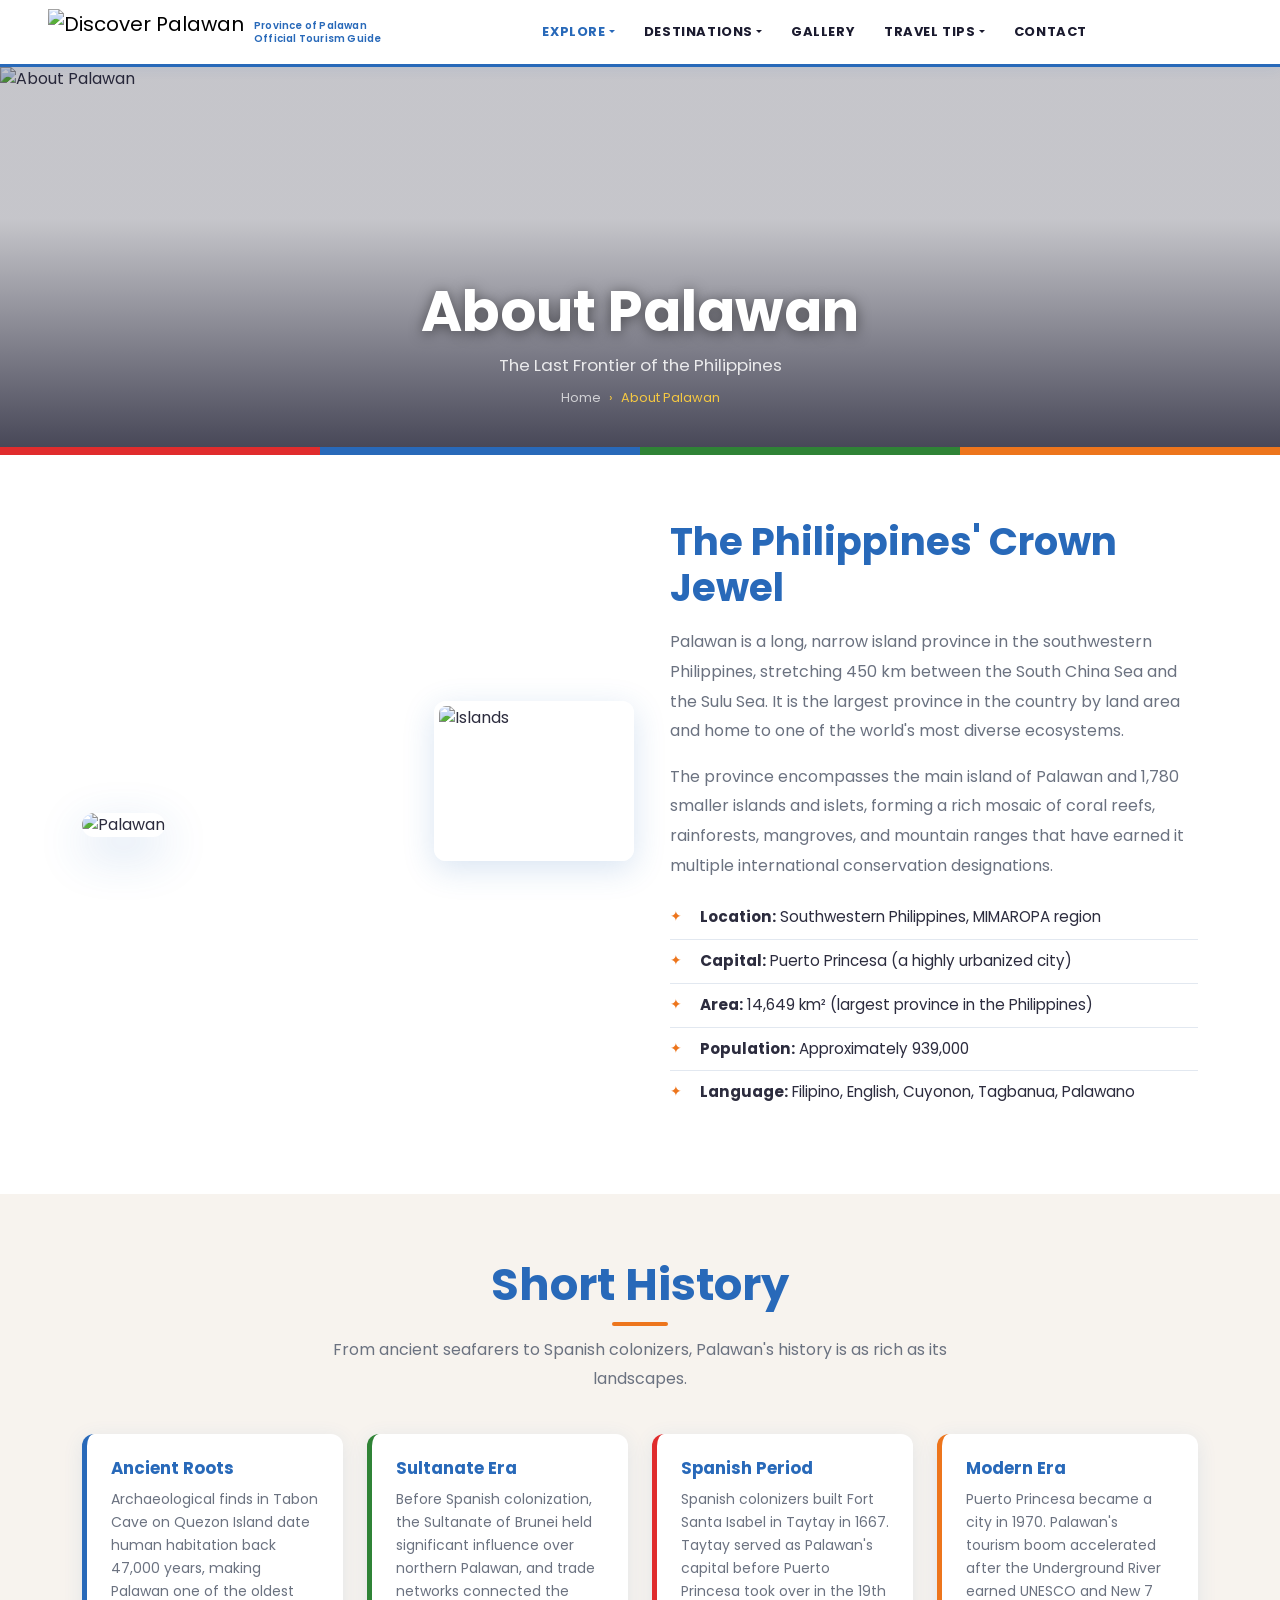
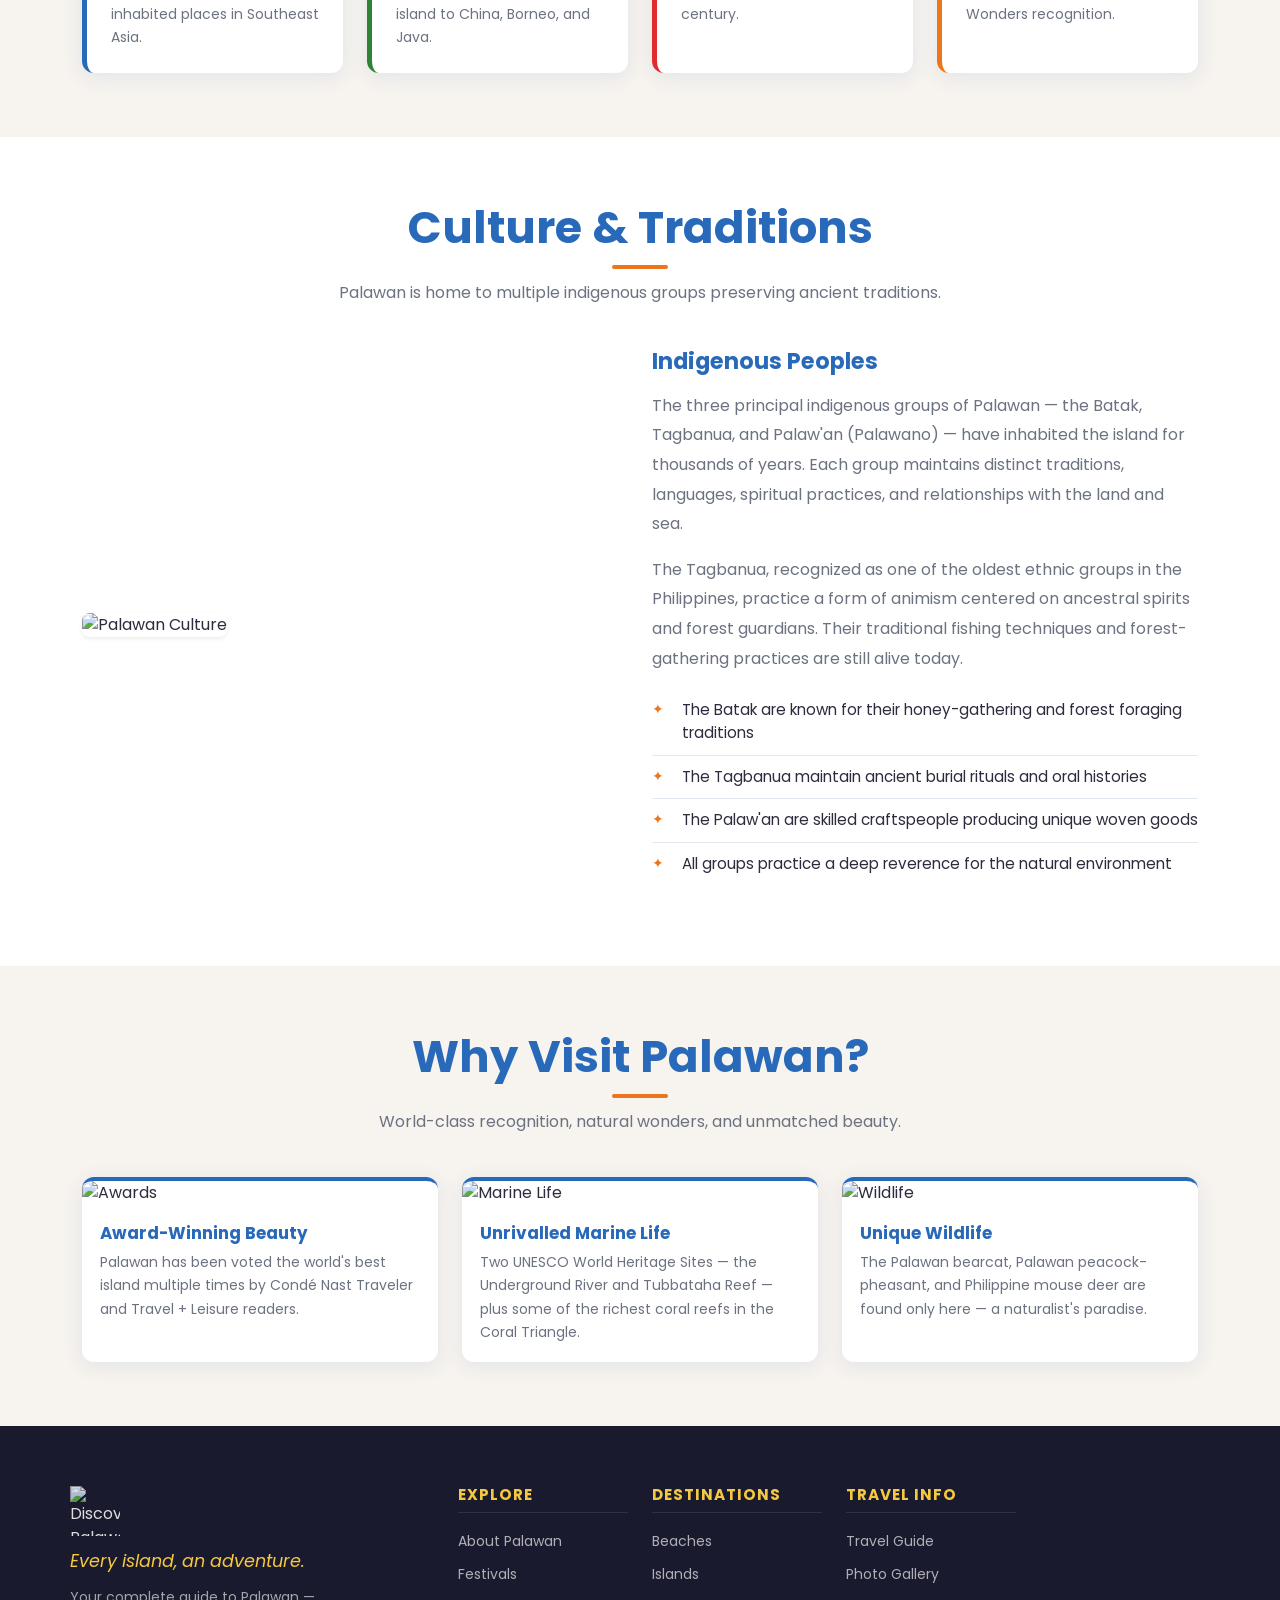
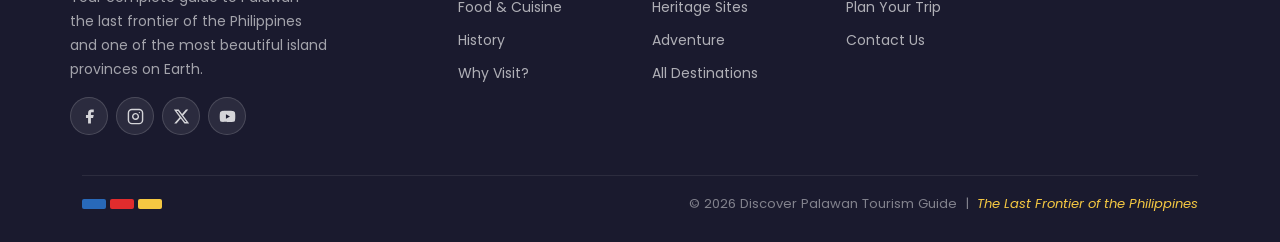
==== about.html @ 5097a426 "ver1 palawan website a static palawan tourism website using bootstrap, css, and js" ====
<!DOCTYPE html>
<html lang="en">
<head>
    <meta charset="UTF-8">
    <meta name="viewport" content="width=device-width, initial-scale=1">
    <meta name="description" content="Learn about Palawan's location, history, culture, known attractions and why you should visit.">
    <title>About Palawan — Discover Palawan</title>
    <link rel="icon" type="image/png" href="images/logo.png">
    <!-- Bootstrap 5 -->
    <link href="https://cdn.jsdelivr.net/npm/bootstrap@5.3.3/dist/css/bootstrap.min.css" rel="stylesheet">
    <!-- Bootstrap Icons -->
    <link href="https://cdn.jsdelivr.net/npm/bootstrap-icons@1.11.3/font/bootstrap-icons.min.css" rel="stylesheet">
    <!-- Custom CSS -->
    <link rel="stylesheet" href="css/style.css">
</head>
<body data-page="about">

<!-- Scroll Progress -->
<div id="scroll-progress"></div>

<!-- Loading Screen -->
<div id="page-loader">
    <div class="loader-logo"></div>
    <div class="loader-text">Loading Palawan...</div>
</div>

<!-- Navbar -->
<div id="navbar-placeholder"></div>

<div class="page-hero">
    <img src="images/header.jpg" alt="About Palawan">
    <div class="page-hero-content">
        <h1>About Palawan</h1>
        <p>The Last Frontier of the Philippines</p>
        <div class="page-breadcrumb"><a href="index.html">Home</a><span>›</span><span>About Palawan</span></div>
    </div>
</div>
<div class="pattern-banner"></div>

<section class="py-5">
    <div class="container py-3">
        <div class="about-grid">
            <div class="about-img-stack slide-left">
                <img src="images/header.jpg" alt="Palawan" class="img-main">
                <img src="images/island.jpg" alt="Islands" class="img-inset">
            </div>
            <div class="about-content slide-right">
                <h2>The Philippines' Crown Jewel</h2>
                <p>Palawan is a long, narrow island province in the southwestern Philippines, stretching 450 km between the South China Sea and the Sulu Sea. It is the largest province in the country by land area and home to one of the world's most diverse ecosystems.</p>
                <p>The province encompasses the main island of Palawan and 1,780 smaller islands and islets, forming a rich mosaic of coral reefs, rainforests, mangroves, and mountain ranges that have earned it multiple international conservation designations.</p>
                <ul class="why-list">
                    <li><strong>Location:</strong> Southwestern Philippines, MIMAROPA region</li>
                    <li><strong>Capital:</strong> Puerto Princesa (a highly urbanized city)</li>
                    <li><strong>Area:</strong> 14,649 km² (largest province in the Philippines)</li>
                    <li><strong>Population:</strong> Approximately 939,000</li>
                    <li><strong>Language:</strong> Filipino, English, Cuyonon, Tagbanua, Palawano</li>
                </ul>
            </div>
        </div>
    </div>
</section>

<section class="py-5 bg-sand">
    <div class="container py-3">
        <h2 class="section-title slide-up">Short History</h2>
        <p class="section-intro">From ancient seafarers to Spanish colonizers, Palawan's history is as rich as its landscapes.</p>
        <div class="row g-4">
            <div class="col-md-6 col-lg-3 fade-in">
                <div class="tip-card" style="border-left-color:var(--ocean);">
                    <h3>Ancient Roots</h3>
                    <p>Archaeological finds in Tabon Cave on Quezon Island date human habitation back 47,000 years, making Palawan one of the oldest inhabited places in Southeast Asia.</p>
                </div>
            </div>
            <div class="col-md-6 col-lg-3 fade-in delay-1">
                <div class="tip-card" style="border-left-color:var(--forest);">
                    <h3>Sultanate Era</h3>
                    <p>Before Spanish colonization, the Sultanate of Brunei held significant influence over northern Palawan, and trade networks connected the island to China, Borneo, and Java.</p>
                </div>
            </div>
            <div class="col-md-6 col-lg-3 fade-in delay-2">
                <div class="tip-card" style="border-left-color:var(--coral);">
                    <h3>Spanish Period</h3>
                    <p>Spanish colonizers built Fort Santa Isabel in Taytay in 1667. Taytay served as Palawan's capital before Puerto Princesa took over in the 19th century.</p>
                </div>
            </div>
            <div class="col-md-6 col-lg-3 fade-in delay-3">
                <div class="tip-card" style="border-left-color:var(--sunset);">
                    <h3>Modern Era</h3>
                    <p>Puerto Princesa became a city in 1970. Palawan's tourism boom accelerated after the Underground River earned UNESCO and New 7 Wonders recognition.</p>
                </div>
            </div>
        </div>
    </div>
</section>

<section class="py-5">
    <div class="container py-3">
        <h2 class="section-title slide-up">Culture &amp; Traditions</h2>
        <p class="section-intro">Palawan is home to multiple indigenous groups preserving ancient traditions.</p>
        <div class="row g-4 align-items-center">
            <div class="col-md-6 slide-left">
                <img src="images/culture.jpg" alt="Palawan Culture" class="img-fluid rounded-3 shadow-sm">
            </div>
            <div class="col-md-6 slide-right">
                <h3 style="color:var(--ocean);font-family:var(--font-heading);font-size:1.4rem;margin-bottom:16px;">Indigenous Peoples</h3>
                <p style="color:var(--muted);line-height:1.85;">The three principal indigenous groups of Palawan — the Batak, Tagbanua, and Palaw'an (Palawano) — have inhabited the island for thousands of years. Each group maintains distinct traditions, languages, spiritual practices, and relationships with the land and sea.</p>
                <p style="color:var(--muted);line-height:1.85;">The Tagbanua, recognized as one of the oldest ethnic groups in the Philippines, practice a form of animism centered on ancestral spirits and forest guardians. Their traditional fishing techniques and forest-gathering practices are still alive today.</p>
                <ul class="why-list mt-3">
                    <li>The Batak are known for their honey-gathering and forest foraging traditions</li>
                    <li>The Tagbanua maintain ancient burial rituals and oral histories</li>
                    <li>The Palaw'an are skilled craftspeople producing unique woven goods</li>
                    <li>All groups practice a deep reverence for the natural environment</li>
                </ul>
            </div>
        </div>
    </div>
</section>

<section class="py-5 bg-sand">
    <div class="container py-3">
        <h2 class="section-title slide-up">Why Visit Palawan?</h2>
        <p class="section-intro">World-class recognition, natural wonders, and unmatched beauty.</p>
        <div class="row g-4">
            <div class="col-md-6 col-lg-4 fade-in"><div class="highlight-card"><img src="images/el_nido.jpg" alt="Awards" loading="lazy"><div class="hc-body"><h3>Award-Winning Beauty</h3><p>Palawan has been voted the world's best island multiple times by Condé Nast Traveler and Travel + Leisure readers.</p></div></div></div>
            <div class="col-md-6 col-lg-4 fade-in delay-1"><div class="highlight-card"><img src="images/diving.webp" alt="Marine Life" loading="lazy"><div class="hc-body"><h3>Unrivalled Marine Life</h3><p>Two UNESCO World Heritage Sites — the Underground River and Tubbataha Reef — plus some of the richest coral reefs in the Coral Triangle.</p></div></div></div>
            <div class="col-md-6 col-lg-4 fade-in delay-2"><div class="highlight-card"><img src="images/rainforest.jpg" alt="Wildlife" loading="lazy"><div class="hc-body"><h3>Unique Wildlife</h3><p>The Palawan bearcat, Palawan peacock-pheasant, and Philippine mouse deer are found only here — a naturalist's paradise.</p></div></div></div>
        </div>
    </div>
</section>

<!-- Scroll to Top -->
<button id="scroll-top" title="Back to top"><i class="bi bi-arrow-up"></i></button>

<!-- Footer -->
<div id="footer-placeholder"></div>

<!-- Bootstrap JS -->
<script src="https://cdn.jsdelivr.net/npm/bootstrap@5.3.3/dist/js/bootstrap.bundle.min.js"></script>
<!-- Data -->
<script src="js/data.js"></script>
<!-- Components -->
<script src="js/components.js"></script>
<!-- Main Script -->
<script src="js/script.js"></script>
</body>
</html>
---- css/style.css ----
/* ============================================================
   DISCOVER PALAWAN — Complete Custom Stylesheet
   css/style.css
   ============================================================ */

@import url('https://fonts.googleapis.com/css2?family=Poppins:wght@300;400;500;600;700&family=Open+Sans:wght@300;400;600&display=swap');

/* ============================================================
   CSS VARIABLES
   ============================================================ */
:root {
    --ocean:         #2869b9;
    --ocean-dark:    #1a4a8c;
    --ocean-light:   #e8f0fb;
    --forest:        #2f8336;
    --coral:         #e02c2d;
    --sunset:        #ed751c;
    --sunset-light:  #fef2e8;
    --sand:          #f7f3ee;
    --dark:          #1a1a2e;
    --text:          #2c2c3e;
    --muted:         #6b7280;
    --border:        #e2e8f0;
    --gold:          #f5c842;
    --glass:         rgba(255,255,255,0.12);
    --glass-border:  rgba(255,255,255,0.25);
    --radius:        12px;
    --radius-lg:     20px;
    --shadow:        0 4px 20px rgba(40,104,185,0.1);
    --shadow-md:     0 8px 32px rgba(40,104,185,0.18);
    --shadow-lg:     0 16px 48px rgba(40,104,185,0.22);
    --transition:    0.3s ease;
    --font-heading:  'Poppins', Georgia, serif;
    --font-body:     'Poppins', 'Open Sans', sans-serif;
}

/* ============================================================
   RESET & BASE
   ============================================================ */
*, *::before, *::after { box-sizing: border-box; }

html { scroll-behavior: smooth; }

body {
    font-family: var(--font-body);
    color: var(--text);
    background: #ffffff;
    overflow-x: hidden;
}

h1, h2, h3, h4, h5, h6 {
    font-family: var(--font-heading);
    font-weight: 700;
}

img { max-width: 100%; }

/* ============================================================
   LOADING SCREEN
   ============================================================ */
#page-loader {
    position: fixed;
    inset: 0;
    background: var(--dark);
    z-index: 9999;
    display: flex;
    flex-direction: column;
    align-items: center;
    justify-content: center;
    transition: opacity 0.5s ease, visibility 0.5s ease;
}

#page-loader.loader-hidden {
    opacity: 0;
    visibility: hidden;
}

.loader-logo {
    width: 70px;
    height: 70px;
    border-radius: 50%;
    border: 3px solid rgba(255,255,255,0.1);
    border-top-color: var(--sunset);
    animation: spin 1s linear infinite;
    margin-bottom: 20px;
}

.loader-text {
    color: rgba(255,255,255,0.8);
    font-size: 0.9rem;
    letter-spacing: 3px;
    text-transform: uppercase;
    animation: pulse 1.5s ease infinite;
}

@keyframes spin { to { transform: rotate(360deg); } }
@keyframes pulse { 0%, 100% { opacity: 0.5; } 50% { opacity: 1; } }

/* ============================================================
   SCROLL PROGRESS BAR
   ============================================================ */
#scroll-progress {
    position: fixed;
    top: 0;
    left: 0;
    height: 3px;
    background: linear-gradient(90deg, var(--coral), var(--sunset), var(--ocean));
    z-index: 9998;
    width: 0%;
    transition: width 0.1s linear;
}

/* ============================================================
   SCROLL TO TOP
   ============================================================ */
#scroll-top {
    position: fixed;
    bottom: 30px;
    right: 30px;
    width: 46px;
    height: 46px;
    background: var(--ocean);
    color: #fff;
    border: none;
    border-radius: 50%;
    font-size: 1.2rem;
    cursor: pointer;
    z-index: 999;
    opacity: 0;
    visibility: hidden;
    transform: translateY(10px);
    transition: all var(--transition);
    box-shadow: 0 4px 14px rgba(40,104,185,0.35);
}

#scroll-top.visible {
    opacity: 1;
    visibility: visible;
    transform: translateY(0);
}

#scroll-top:hover {
    background: var(--coral);
    transform: translateY(-3px);
}

/* ============================================================
   SCROLL ANIMATIONS
   ============================================================ */
.fade-in { opacity: 0; transform: translateY(30px); transition: opacity 0.7s ease, transform 0.7s ease; }
.slide-up { opacity: 0; transform: translateY(50px); transition: opacity 0.7s ease, transform 0.7s ease; }
.slide-left { opacity: 0; transform: translateX(-40px); transition: opacity 0.7s ease, transform 0.7s ease; }
.slide-right { opacity: 0; transform: translateX(40px); transition: opacity 0.7s ease, transform 0.7s ease; }

.fade-in.animated,
.slide-up.animated,
.slide-left.animated,
.slide-right.animated { opacity: 1; transform: none; }

.delay-1 { transition-delay: 0.1s; }
.delay-2 { transition-delay: 0.2s; }
.delay-3 { transition-delay: 0.3s; }
.delay-4 { transition-delay: 0.4s; }
.delay-5 { transition-delay: 0.5s; }

/* ============================================================
   BOOTSTRAP OVERRIDES
   ============================================================ */
.btn-primary {
    background: var(--ocean);
    border-color: var(--ocean);
    font-weight: 600;
    border-radius: 40px;
    padding: 10px 28px;
    transition: all var(--transition);
    letter-spacing: 0.3px;
}

.btn-primary:hover, .btn-primary:focus {
    background: var(--ocean-dark);
    border-color: var(--ocean-dark);
    transform: translateY(-2px);
    box-shadow: 0 8px 20px rgba(40,104,185,0.3);
}

.btn-outline-light {
    border-radius: 40px;
    padding: 10px 28px;
    font-weight: 600;
    transition: all var(--transition);
}
.btn-outline-light:hover { transform: translateY(-2px); }

.btn-coral {
    background: var(--coral);
    border-color: var(--coral);
    color: #fff;
    font-weight: 600;
    border-radius: 40px;
    padding: 10px 28px;
    transition: all var(--transition);
}
.btn-coral:hover {
    background: #c0211f;
    color: #fff;
    transform: translateY(-2px);
}

.btn-sunset {
    background: var(--sunset);
    border-color: var(--sunset);
    color: #fff;
    font-weight: 600;
    border-radius: 40px;
    padding: 10px 28px;
    transition: all var(--transition);
}
.btn-sunset:hover {
    background: #d4640f;
    color: #fff;
    transform: translateY(-2px);
}

/* ============================================================
   NAVBAR
   ============================================================ */
.navbar {
    background: #ffffff !important;
    border-bottom: 3px solid var(--ocean);
    box-shadow: 0 2px 12px rgba(40,104,185,0.08);
    padding: 0 1.5rem;
    min-height: 65px;
    transition: all 0.3s ease;
    z-index: 1030;
}

.navbar.navbar-scrolled {
    box-shadow: 0 4px 20px rgba(40,104,185,0.15);
    min-height: 58px;
}

.navbar-brand {
    display: flex;
    align-items: center;
    gap: 10px;
    text-decoration: none;
}

.navbar-brand .logo { height: 46px; width: auto; }

.logo-official {
    display: flex;
    flex-direction: column;
    line-height: 1.3;
}

.logo-official span {
    font-size: 10px;
    font-weight: 600;
    color: var(--ocean);
    letter-spacing: 0.2px;
    white-space: nowrap;
    font-family: var(--font-body);
}

.navbar .nav-link {
    font-family: var(--font-body);
    font-size: 13px;
    font-weight: 700;
    color: var(--dark) !important;
    text-transform: uppercase;
    letter-spacing: 0.6px;
    padding: 1.4rem 0.9rem !important;
    white-space: nowrap;
    transition: color var(--transition);
}

.navbar .nav-link:hover,
.navbar .nav-link:focus,
.navbar .nav-link.active { color: var(--ocean) !important; }

.navbar .dropdown-menu {
    border: none;
    border-top: 3px solid var(--ocean);
    border-radius: 0 0 var(--radius) var(--radius);
    box-shadow: var(--shadow-md);
    padding: 8px 0;
    min-width: 210px;
    animation: dropFade 0.2s ease;
}

@keyframes dropFade {
    from { opacity: 0; transform: translateY(-8px); }
    to { opacity: 1; transform: translateY(0); }
}

.navbar .dropdown-item {
    font-size: 13.5px;
    font-family: var(--font-body);
    color: var(--text);
    padding: 9px 18px;
    transition: background var(--transition), color var(--transition), padding-left var(--transition);
}

.navbar .dropdown-item:hover {
    background: var(--ocean-light);
    color: var(--ocean);
    padding-left: 24px;
}

.dropdown-heading {
    font-size: 10px;
    font-weight: 700;
    text-transform: uppercase;
    letter-spacing: 1.2px;
    color: var(--ocean);
    padding: 10px 18px 4px;
    pointer-events: none;
}

.navbar-toggler {
    border: none;
    outline: none;
    box-shadow: none !important;
}

/* ============================================================
   SECTION DEFAULTS
   ============================================================ */
.section-title {
    font-family: var(--font-heading);
    font-size: clamp(1.8rem, 3.5vw, 3rem);
    color: var(--ocean);
    text-align: center;
    margin-bottom: 10px;
    position: relative;
    font-weight: 700;
}

.section-title::after {
    content: "";
    display: block;
    width: 56px;
    height: 4px;
    border-radius: 2px;
    background: var(--sunset);
    margin: 10px auto 0;
}

.section-title.white { color: #fff; }
.section-title.white::after { background: var(--gold); }

.section-intro {
    text-align: center;
    color: var(--muted);
    font-size: 1rem;
    max-width: 680px;
    margin: 0 auto 40px;
    line-height: 1.8;
}

.section-intro.white { color: rgba(255,255,255,0.8); }

.bg-sand { background-color: var(--sand); }
.bg-ocean { background-color: var(--ocean); }
.bg-ocean-dark { background-color: var(--ocean-dark); }
.bg-dark-custom { background-color: var(--dark); }

/* ============================================================
   HERO — MAIN (index page)
   ============================================================ */
.hero-section {
    position: relative;
    height: 92vh;
    min-height: 540px;
    overflow: hidden;
}

.hero-section .hero-img,
.hero-img-parallax {
    width: 100%;
    height: 115%;
    object-fit: cover;
    object-position: center;
    will-change: transform;
}

.hero-section .hero-overlay {
    position: absolute;
    inset: 0;
    background: linear-gradient(to bottom,
        rgba(26,26,46,0.2) 0%,
        rgba(26,26,46,0.65) 100%);
    display: flex;
    flex-direction: column;
    align-items: center;
    justify-content: center;
    text-align: center;
    padding: 0 20px;
    z-index: 2;
}

#particle-canvas {
    position: absolute;
    inset: 0;
    width: 100%;
    height: 100%;
    z-index: 1;
    pointer-events: none;
}

.hero-section .hero-overlay h1 {
    font-family: var(--font-heading);
    font-size: clamp(2.8rem, 7vw, 5.5rem);
    color: #ffffff;
    text-shadow: 0 2px 24px rgba(0,0,0,0.45);
    margin-bottom: 14px;
    letter-spacing: -0.5px;
    animation: heroTitleIn 1s ease both;
}

.hero-subtitle {
    font-size: clamp(1rem, 2.5vw, 1.35rem);
    color: rgba(255,255,255,0.9);
    font-style: italic;
    max-width: 600px;
    margin-bottom: 14px;
    animation: heroTitleIn 1s ease 0.2s both;
}

.hero-slogan {
    display: inline-block;
    background: rgba(237,117,28,0.9);
    color: #fff;
    font-size: 0.78rem;
    font-weight: 700;
    letter-spacing: 2px;
    text-transform: uppercase;
    padding: 5px 18px;
    border-radius: 40px;
    margin-bottom: 28px;
    animation: heroTitleIn 1s ease 0.1s both;
}

.hero-btns { animation: heroTitleIn 1s ease 0.4s both; }

.scroll-indicator {
    position: absolute;
    bottom: 28px;
    left: 50%;
    transform: translateX(-50%);
    z-index: 3;
    display: flex;
    flex-direction: column;
    align-items: center;
    gap: 6px;
    color: rgba(255,255,255,0.7);
    font-size: 0.75rem;
    letter-spacing: 2px;
    text-transform: uppercase;
    animation: bounceDown 2s ease infinite;
}

.scroll-indicator i { font-size: 1.4rem; }

@keyframes heroTitleIn {
    from { opacity: 0; transform: translateY(30px); }
    to { opacity: 1; transform: translateY(0); }
}

@keyframes bounceDown {
    0%, 100% { transform: translateX(-50%) translateY(0); }
    50% { transform: translateX(-50%) translateY(8px); }
}

/* ============================================================
   HERO — INNER PAGES
   ============================================================ */
.page-hero {
    position: relative;
    height: 380px;
    overflow: hidden;
    display: flex;
    align-items: flex-end;
    justify-content: center;
    padding-bottom: 40px;
}

.page-hero img {
    position: absolute;
    inset: 0;
    width: 100%;
    height: 100%;
    object-fit: cover;
}

.page-hero::after {
    content: "";
    position: absolute;
    inset: 0;
    background: linear-gradient(to top, rgba(26,26,46,0.8) 0%, rgba(26,26,46,0.25) 60%);
}

.page-hero-content {
    position: relative;
    z-index: 2;
    text-align: center;
    color: #fff;
}

.page-hero-content h1 {
    font-size: clamp(2rem, 5vw, 3.5rem);
    margin-bottom: 8px;
    text-shadow: 0 2px 14px rgba(0,0,0,0.5);
}

.page-hero-content p {
    font-size: 1.05rem;
    color: rgba(255,255,255,0.85);
    max-width: 600px;
    margin: 0 auto;
}

.page-breadcrumb {
    display: flex;
    justify-content: center;
    gap: 8px;
    font-size: 0.8rem;
    color: rgba(255,255,255,0.7);
    margin-top: 10px;
    flex-wrap: wrap;
}

.page-breadcrumb a { color: rgba(255,255,255,0.7); text-decoration: none; }
.page-breadcrumb a:hover { color: var(--gold); }
.page-breadcrumb span { color: var(--gold); }

/* ============================================================
   PATTERN BANNER
   ============================================================ */
.pattern-banner {
    width: 100%;
    height: 8px;
    background: linear-gradient(90deg,
        var(--coral) 0%, var(--coral) 25%,
        var(--ocean) 25%, var(--ocean) 50%,
        var(--forest) 50%, var(--forest) 75%,
        var(--sunset) 75%, var(--sunset) 100%);
}

/* ============================================================
   STATS SECTION
   ============================================================ */
.stats-section {
    background: var(--ocean);
    padding: 48px 0;
    color: #fff;
}

.stat-item { text-align: center; }

.stat-number {
    font-family: var(--font-heading);
    font-size: clamp(2rem, 4vw, 3rem);
    font-weight: 700;
    color: var(--gold);
    line-height: 1;
    margin-bottom: 6px;
}

.stat-label {
    font-size: 0.85rem;
    color: rgba(255,255,255,0.8);
    text-transform: uppercase;
    letter-spacing: 1px;
}

/* ============================================================
   FEATURED GRID
   ============================================================ */
.featured-grid {
    display: grid;
    grid-template-columns: repeat(4, 1fr);
    grid-auto-rows: 180px;
    gap: 18px;
    grid-auto-flow: dense;
}

.featured-grid .feat-card { width: 100%; height: 100%; position: relative; overflow: hidden; border-radius: var(--radius); }
.featured-grid .big { grid-column: span 2; grid-row: span 2; }
.featured-grid .vertical { grid-row: span 2; }
.featured-grid .horizontal { grid-column: span 2; }
.featured-grid .feat-card img { width: 100%; height: 100%; object-fit: cover; transition: transform 0.5s ease; }
.featured-grid .feat-card:hover img { transform: scale(1.06); }

.feat-card img { width: 100%; height: 100%; object-fit: cover; transition: transform 0.5s ease; }
.feat-card:hover img { transform: scale(1.06); }

.feat-card::after {
    content: "";
    position: absolute;
    inset: 0;
    background: linear-gradient(to top, rgba(26,26,46,0.78) 0%, transparent 55%);
}

.feat-card .card-text {
    position: absolute;
    bottom: 0; left: 0; right: 0;
    z-index: 2;
    padding: 18px 16px 14px;
    color: #fff;
}

.feat-card .card-text h3 { font-family: var(--font-heading); font-size: 1.2rem; margin: 0; }
.feat-card .card-text span { display: block; font-size: 0.78rem; color: rgba(255,255,255,0.75); margin-top: 2px; }

/* ============================================================
   HIGHLIGHT CARDS
   ============================================================ */
.highlight-card {
    background: #fff;
    border-radius: var(--radius);
    overflow: hidden;
    border-top: 4px solid var(--ocean);
    box-shadow: var(--shadow);
    transition: transform var(--transition), box-shadow var(--transition);
    height: 100%;
}

.highlight-card:hover { transform: translateY(-6px); box-shadow: var(--shadow-md); }
.highlight-card img { width: 100%; height: 180px; object-fit: cover; }
.highlight-card .hc-body { padding: 18px; }
.highlight-card .hc-body h3 { font-family: var(--font-heading); font-size: 1.05rem; color: var(--ocean); margin-bottom: 8px; }
.highlight-card .hc-body p { font-size: 0.875rem; color: var(--muted); line-height: 1.65; margin: 0; }

/* ============================================================
   ACTIVITY CARDS
   ============================================================ */
.activity-card {
    background: #fff;
    border-radius: var(--radius);
    overflow: hidden;
    border: 1px solid var(--border);
    box-shadow: var(--shadow);
    display: block;
    text-decoration: none;
    transition: transform var(--transition), box-shadow var(--transition);
    height: 100%;
}

.activity-card:hover { transform: translateY(-5px); box-shadow: var(--shadow-md); }
.activity-card img { width: 100%; height: 175px; object-fit: cover; }
.activity-card .ac-body { padding: 15px; }
.activity-card .ac-body h3 { font-family: var(--font-heading); font-size: 1rem; color: var(--ocean); margin-bottom: 6px; }
.activity-card .ac-body p { font-size: 0.84rem; color: var(--muted); line-height: 1.6; margin: 0; }

/* ============================================================
   DESTINATION CARDS (Destinations page — dynamic)
   ============================================================ */
.dest-card {
    background: #fff;
    border-radius: var(--radius-lg);
    overflow: hidden;
    box-shadow: var(--shadow);
    transition: transform 0.15s ease, box-shadow var(--transition);
    height: 100%;
    display: flex;
    flex-direction: column;
}

.dest-card:hover { box-shadow: var(--shadow-lg); }

.dest-card-img-wrap {
    position: relative;
    overflow: hidden;
    height: 220px;
}

.dest-card-img-wrap img {
    width: 100%;
    height: 100%;
    object-fit: cover;
    transition: transform 0.5s ease;
}

.dest-card:hover .dest-card-img-wrap img { transform: scale(1.07); }

.dest-badge {
    position: absolute;
    top: 14px;
    right: 14px;
    background: var(--ocean);
    color: #fff;
    font-size: 0.72rem;
    font-weight: 700;
    padding: 4px 12px;
    border-radius: 40px;
    letter-spacing: 0.5px;
    text-transform: uppercase;
}

.dest-card-body { padding: 20px; flex: 1; display: flex; flex-direction: column; }
.dest-card-location { font-size: 0.78rem; color: var(--muted); margin-bottom: 6px; display: flex; align-items: center; gap: 4px; }
.dest-card-location i { color: var(--coral); }
.dest-card-title { font-family: var(--font-heading); font-size: 1.15rem; color: var(--dark); margin-bottom: 8px; }
.dest-card-desc { font-size: 0.85rem; color: var(--muted); line-height: 1.65; flex: 1; }

/* Tilt card wrapper */
.tilt-card-wrapper { perspective: 1000px; }
.tilt-card { transform-style: preserve-3d; will-change: transform; }

/* ============================================================
   FILTER BUTTONS
   ============================================================ */
.filter-bar {
    display: flex;
    flex-wrap: wrap;
    gap: 10px;
    justify-content: center;
    margin-bottom: 30px;
}

.filter-btn {
    background: #fff;
    border: 2px solid var(--border);
    border-radius: 40px;
    padding: 8px 22px;
    font-size: 0.85rem;
    font-weight: 600;
    color: var(--text);
    cursor: pointer;
    transition: all var(--transition);
    font-family: var(--font-body);
}

.filter-btn:hover,
.filter-btn.active {
    background: var(--ocean);
    border-color: var(--ocean);
    color: #fff;
    transform: translateY(-2px);
}

/* Search bar */
.search-wrap {
    max-width: 500px;
    margin: 0 auto 32px;
    position: relative;
}

.search-wrap input {
    width: 100%;
    padding: 13px 20px 13px 50px;
    border: 2px solid var(--border);
    border-radius: 40px;
    font-size: 0.95rem;
    font-family: var(--font-body);
    outline: none;
    transition: border-color var(--transition), box-shadow var(--transition);
}

.search-wrap input:focus {
    border-color: var(--ocean);
    box-shadow: 0 0 0 3px rgba(40,104,185,0.12);
}

.search-wrap .search-icon {
    position: absolute;
    left: 18px;
    top: 50%;
    transform: translateY(-50%);
    color: var(--muted);
    font-size: 1.1rem;
}

.result-count {
    text-align: center;
    font-size: 0.85rem;
    color: var(--muted);
    margin-bottom: 20px;
}

/* ============================================================
   DESTINATION MODAL
   ============================================================ */
#dest-modal .modal-content {
    border: none;
    border-radius: var(--radius-lg);
    overflow: hidden;
}

#dest-modal .modal-img {
    width: 100%;
    height: 280px;
    object-fit: cover;
}

#dest-modal .modal-body { padding: 28px; }

.modal-dest-title {
    font-family: var(--font-heading);
    font-size: 1.8rem;
    color: var(--dark);
    margin-bottom: 4px;
}

.modal-location-row {
    display: flex;
    align-items: center;
    gap: 10px;
    margin-bottom: 16px;
    flex-wrap: wrap;
}

.modal-location-badge {
    display: flex;
    align-items: center;
    gap: 5px;
    font-size: 0.85rem;
    color: var(--muted);
}

.modal-cat-badge {
    font-size: 0.75rem;
    font-weight: 700;
    padding: 3px 12px;
    border-radius: 40px;
    background: var(--ocean-light);
    color: var(--ocean);
    text-transform: uppercase;
    letter-spacing: 0.5px;
}

.modal-section-label {
    font-size: 0.75rem;
    font-weight: 700;
    text-transform: uppercase;
    letter-spacing: 1px;
    color: var(--ocean);
    margin-bottom: 6px;
    margin-top: 18px;
}

.activity-tag {
    display: inline-flex;
    align-items: center;
    gap: 5px;
    background: var(--sand);
    border-radius: 40px;
    padding: 4px 12px;
    font-size: 0.8rem;
    color: var(--text);
    margin: 3px;
}

.activity-tag i { color: var(--forest); font-size: 0.75rem; }

.info-row {
    display: grid;
    grid-template-columns: 1fr 1fr;
    gap: 12px;
    margin-top: 16px;
}

.info-row-item {
    background: var(--sand);
    border-radius: var(--radius);
    padding: 12px 14px;
}

.info-row-item .label { font-size: 0.72rem; font-weight: 700; color: var(--ocean); text-transform: uppercase; letter-spacing: 0.5px; }
.info-row-item .value { font-size: 0.88rem; color: var(--text); margin-top: 3px; }

/* ============================================================
   GALLERY PAGE
   ============================================================ */
.gallery-grid {
    columns: 4;
    column-gap: 14px;
}

.gallery-item {
    break-inside: avoid;
    margin-bottom: 14px;
    border-radius: var(--radius);
    overflow: hidden;
    cursor: pointer;
    position: relative;
    display: block;
}

.gallery-item img {
    width: 100%;
    display: block;
    transition: transform 0.4s ease, filter 0.4s ease;
}

.gallery-item::after {
    content: "\F4C5";
    font-family: "bootstrap-icons";
    position: absolute;
    inset: 0;
    background: rgba(26,26,46,0.5);
    color: #fff;
    font-size: 2rem;
    display: flex;
    align-items: center;
    justify-content: center;
    opacity: 0;
    transition: opacity 0.3s ease;
}

.gallery-item:hover::after { opacity: 1; }
.gallery-item:hover img { transform: scale(1.04); filter: brightness(0.85); }

/* LIGHTBOX */
#gallery-lightbox {
    position: fixed;
    inset: 0;
    background: rgba(10,10,20,0.95);
    z-index: 9999;
    display: none;
    align-items: center;
    justify-content: center;
}

#gallery-lightbox.active { display: flex; }

.lightbox-inner {
    position: relative;
    max-width: 90vw;
    max-height: 90vh;
    text-align: center;
}

#lightbox-img {
    max-width: 100%;
    max-height: 80vh;
    object-fit: contain;
    border-radius: var(--radius);
    box-shadow: 0 20px 60px rgba(0,0,0,0.8);
}

#lightbox-caption {
    color: rgba(255,255,255,0.75);
    font-size: 0.9rem;
    margin-top: 14px;
}

.lightbox-btn {
    position: absolute;
    top: 50%;
    transform: translateY(-50%);
    background: rgba(255,255,255,0.15);
    border: 2px solid rgba(255,255,255,0.3);
    color: #fff;
    width: 48px;
    height: 48px;
    border-radius: 50%;
    font-size: 1.2rem;
    cursor: pointer;
    display: flex;
    align-items: center;
    justify-content: center;
    transition: all var(--transition);
}

.lightbox-btn:hover { background: var(--ocean); border-color: var(--ocean); }
#lightbox-prev { left: -70px; }
#lightbox-next { right: -70px; }

#lightbox-close {
    position: absolute;
    top: -50px;
    right: 0;
    background: rgba(255,255,255,0.15);
    border: 2px solid rgba(255,255,255,0.3);
    color: #fff;
    width: 40px;
    height: 40px;
    border-radius: 50%;
    font-size: 1.2rem;
    cursor: pointer;
    display: flex;
    align-items: center;
    justify-content: center;
    transition: all var(--transition);
}

#lightbox-close:hover { background: var(--coral); border-color: var(--coral); }

/* ============================================================
   FESTIVALS PAGE
   ============================================================ */
.festival-card {
    background: #fff;
    border-radius: var(--radius-lg);
    overflow: hidden;
    box-shadow: var(--shadow);
    transition: transform var(--transition), box-shadow var(--transition);
    height: 100%;
    display: flex;
    flex-direction: column;
}

.festival-card:hover { transform: translateY(-6px); box-shadow: var(--shadow-lg); }

.festival-card-img {
    position: relative;
    height: 240px;
    overflow: hidden;
}

.festival-card-img img { width: 100%; height: 100%; object-fit: cover; transition: transform 0.5s ease; }
.festival-card:hover .festival-card-img img { transform: scale(1.06); }

.festival-month {
    position: absolute;
    top: 16px;
    left: 16px;
    background: var(--coral);
    color: #fff;
    font-size: 0.78rem;
    font-weight: 700;
    padding: 5px 14px;
    border-radius: 40px;
    text-transform: uppercase;
    letter-spacing: 1px;
}

.festival-card-body { padding: 22px; flex: 1; }
.festival-card-body h3 { font-family: var(--font-heading); font-size: 1.2rem; color: var(--dark); margin-bottom: 6px; }
.festival-location { font-size: 0.8rem; color: var(--muted); margin-bottom: 12px; display: flex; align-items: center; gap: 4px; }
.festival-location i { color: var(--coral); }

/* ============================================================
   FOOD PAGE
   ============================================================ */
.food-card-new {
    background: #fff;
    border-radius: var(--radius-lg);
    overflow: hidden;
    box-shadow: var(--shadow);
    transition: transform var(--transition), box-shadow var(--transition);
    height: 100%;
    display: flex;
    flex-direction: column;
}

.food-card-new:hover { transform: translateY(-6px); box-shadow: var(--shadow-lg); }

.food-card-new img {
    width: 100%;
    height: 200px;
    object-fit: cover;
    transition: transform 0.4s ease;
}

.food-card-new:hover img { transform: scale(1.04); }

.food-card-new .food-body { padding: 20px; flex: 1; }
.food-card-new .food-body h3 { font-family: var(--font-heading); font-size: 1.1rem; color: var(--ocean); margin-bottom: 6px; }
.food-card-new .food-body p { font-size: 0.86rem; color: var(--muted); line-height: 1.65; margin: 0; }
.food-card-new .food-where { font-size: 0.8rem; color: var(--sunset); font-weight: 600; margin-top: 10px; display: flex; align-items: center; gap: 5px; }

/* ============================================================
   TRAVEL TIPS PAGE
   ============================================================ */
.tip-card {
    background: #fff;
    border-radius: var(--radius);
    padding: 24px;
    border-left: 5px solid var(--ocean);
    box-shadow: var(--shadow);
    height: 100%;
    transition: transform var(--transition);
}

.tip-card:hover { transform: translateY(-4px); }
.tip-card h3 { font-family: var(--font-heading); color: var(--ocean); font-size: 1.05rem; margin-bottom: 10px; }
.tip-card p { font-size: 0.875rem; color: var(--muted); line-height: 1.65; margin: 0; }

/* ============================================================
   CONTACT / INQUIRY FORM
   ============================================================ */
.contact-section { padding: 70px 0; background: var(--sand); }

.form-card {
    background: #fff;
    border-radius: var(--radius-lg);
    padding: 40px;
    box-shadow: var(--shadow-md);
}

.form-control, .form-select {
    border: 1.5px solid var(--border);
    border-radius: var(--radius) !important;
    font-family: var(--font-body);
    font-size: 0.95rem;
    color: var(--text);
    transition: border-color var(--transition), box-shadow var(--transition);
    padding: 11px 16px;
}

.form-control:focus, .form-select:focus {
    border-color: var(--ocean);
    box-shadow: 0 0 0 3px rgba(40,104,185,0.12);
}

.form-label {
    font-size: 0.82rem;
    font-weight: 700;
    color: var(--ocean);
    text-transform: uppercase;
    letter-spacing: 0.5px;
    margin-bottom: 6px;
}

.invalid-feedback { font-size: 0.8rem; }

/* Contact info sidebar */
.contact-info-card {
    background: var(--ocean);
    border-radius: var(--radius-lg);
    padding: 32px;
    color: #fff;
    height: 100%;
}

.contact-info-card h3 { font-family: var(--font-heading); color: var(--gold); margin-bottom: 20px; }

.contact-info-item {
    display: flex;
    align-items: flex-start;
    gap: 14px;
    margin-bottom: 20px;
}

.contact-info-item i { font-size: 1.3rem; color: var(--gold); flex-shrink: 0; margin-top: 2px; }
.contact-info-item strong { display: block; font-size: 0.8rem; text-transform: uppercase; letter-spacing: 0.5px; opacity: 0.7; margin-bottom: 3px; }
.contact-info-item p { margin: 0; font-size: 0.9rem; line-height: 1.5; }

/* ============================================================
   VIDEO SECTION
   ============================================================ */
.video-section { background-color: var(--dark); padding: 70px 0; color: #fff; }
.video-section .section-title { color: #fff; }
.video-section .section-intro { color: rgba(255,255,255,0.7); }

.video-wrapper {
    display: grid;
    grid-template-columns: 1fr 200px;
    gap: 14px;
    max-width: 1100px;
    margin: 0 auto;
}

.main-video { width: 100%; aspect-ratio: 16/9; border-radius: var(--radius); border: none; }

.video-thumbs { display: flex; flex-direction: column; gap: 10px; }

.video-thumbs a {
    display: block;
    border-radius: 8px;
    overflow: hidden;
    border: 2px solid transparent;
    transition: border-color var(--transition), transform var(--transition);
}

.video-thumbs a:hover { border-color: var(--sunset); transform: scale(1.03); }
.video-thumbs img { width: 100%; height: 72px; object-fit: cover; display: block; }

/* ============================================================
   TESTIMONIALS
   ============================================================ */
.testimonials-section { padding: 70px 0; background: var(--sand); }

.testimonial-slider { position: relative; overflow: hidden; }

.testimonial-slide {
    display: none;
    animation: slideIn 0.5s ease;
}

.testimonial-slide.active { display: block; }

@keyframes slideIn { from { opacity: 0; transform: translateX(30px); } to { opacity: 1; transform: translateX(0); } }

.testimonial-card {
    background: #fff;
    border-radius: var(--radius-lg);
    padding: 36px;
    box-shadow: var(--shadow-md);
    max-width: 700px;
    margin: 0 auto;
    text-align: center;
    position: relative;
}

.testimonial-card::before {
    content: "\201C";
    font-family: Georgia, serif;
    font-size: 6rem;
    color: var(--ocean-light);
    position: absolute;
    top: -10px;
    left: 24px;
    line-height: 1;
}

.testimonial-text { font-size: 1.05rem; line-height: 1.8; color: var(--text); font-style: italic; margin-bottom: 24px; }
.testimonial-avatar { width: 60px; height: 60px; border-radius: 50%; object-fit: cover; margin: 0 auto 10px; border: 3px solid var(--ocean); display: block; }
.testimonial-author { font-weight: 700; color: var(--dark); }
.testimonial-origin { font-size: 0.82rem; color: var(--muted); }
.testimonial-stars { color: var(--gold); margin-bottom: 6px; }

.slider-controls {
    display: flex;
    justify-content: center;
    align-items: center;
    gap: 16px;
    margin-top: 24px;
}

.slider-btn {
    background: var(--ocean);
    color: #fff;
    border: none;
    width: 40px;
    height: 40px;
    border-radius: 50%;
    font-size: 1rem;
    cursor: pointer;
    transition: all var(--transition);
}

.slider-btn:hover { background: var(--coral); transform: scale(1.08); }

.testimonial-dots { display: flex; gap: 8px; }
.testimonial-dot { width: 10px; height: 10px; border-radius: 50%; background: var(--border); cursor: pointer; transition: background var(--transition); }
.testimonial-dot.active { background: var(--ocean); }

/* ============================================================
   NEWSLETTER
   ============================================================ */
.newsletter-section {
    background: linear-gradient(135deg, var(--ocean) 0%, var(--ocean-dark) 100%);
    padding: 60px 0;
    text-align: center;
    color: #fff;
}

.newsletter-section h2 { color: #fff; }
.newsletter-section p { color: rgba(255,255,255,0.8); max-width: 480px; margin: 0 auto 28px; }

.newsletter-form { display: flex; gap: 10px; max-width: 480px; margin: 0 auto; flex-wrap: wrap; justify-content: center; }

.newsletter-form input {
    flex: 1;
    min-width: 220px;
    padding: 12px 22px;
    border: none;
    border-radius: 40px;
    font-size: 0.95rem;
    outline: none;
}

/* ============================================================
   CTA SECTION
   ============================================================ */
.cta-section { background-color: var(--ocean-light); padding: 70px 0; text-align: center; }
.cta-section .section-title { color: var(--ocean); }
.cta-section p { color: var(--muted); max-width: 580px; margin: 0 auto 24px; }

/* ============================================================
   ITINERARIES
   ============================================================ */
.itineraries-section { padding: 70px 0; background-color: var(--sand); }

.itinerary-card {
    border-radius: var(--radius);
    overflow: hidden;
    background: #fff;
    box-shadow: var(--shadow);
    height: 100%;
    transition: transform var(--transition), box-shadow var(--transition);
    display: block;
    text-decoration: none;
}

.itinerary-card:hover { transform: translateY(-5px); box-shadow: var(--shadow-md); }
.itinerary-card img { width: 100%; height: 170px; object-fit: cover; display: block; }
.itinerary-card .it-body { padding: 14px 16px; }
.itinerary-card .it-body p { font-size: 0.88rem; font-weight: 600; color: var(--ocean); margin: 0; line-height: 1.5; }

/* ============================================================
   ABOUT PAGE
   ============================================================ */
.about-grid {
    display: grid;
    grid-template-columns: 1fr 1fr;
    gap: 60px;
    align-items: center;
}

.about-img-stack { position: relative; }
.about-img-stack .img-main {
    width: 100%;
    height: 420px;
    object-fit: cover;
    border-radius: var(--radius-lg);
    box-shadow: var(--shadow-lg);
}
.about-img-stack .img-inset {
    position: absolute;
    bottom: -24px;
    right: -24px;
    width: 200px;
    height: 160px;
    object-fit: cover;
    border-radius: var(--radius);
    border: 5px solid #fff;
    box-shadow: var(--shadow-md);
}

.about-content h2 { font-family: var(--font-heading); color: var(--ocean); font-size: clamp(1.6rem, 3vw, 2.4rem); margin-bottom: 16px; }
.about-content p { color: var(--muted); line-height: 1.85; margin-bottom: 16px; }

.why-list { list-style: none; padding: 0; }
.why-list li {
    padding: 10px 0 10px 30px;
    position: relative;
    color: var(--text);
    font-size: 0.95rem;
    border-bottom: 1px solid var(--border);
}
.why-list li:last-child { border-bottom: none; }
.why-list li::before { content: "✦"; position: absolute; left: 0; color: var(--sunset); font-size: 0.9rem; }

/* ============================================================
   KNOWN ATTRACTIONS CAROUSEL (home)
   ============================================================ */
.attractions-section { padding: 70px 0; }

.attraction-carousel-card {
    background: #fff;
    border-radius: var(--radius-lg);
    overflow: hidden;
    box-shadow: var(--shadow);
    transition: transform var(--transition), box-shadow var(--transition);
    height: 100%;
}

.attraction-carousel-card:hover { transform: translateY(-6px); box-shadow: var(--shadow-lg); }

.attraction-carousel-card .ac-img {
    height: 220px;
    overflow: hidden;
    position: relative;
}

.attraction-carousel-card .ac-img img { width: 100%; height: 100%; object-fit: cover; transition: transform 0.5s ease; }
.attraction-carousel-card:hover .ac-img img { transform: scale(1.07); }

.attraction-carousel-card .ac-img .ac-tag {
    position: absolute;
    bottom: 14px;
    left: 14px;
    background: rgba(26,26,46,0.78);
    color: #fff;
    font-size: 0.72rem;
    padding: 4px 12px;
    border-radius: 40px;
    font-weight: 600;
    letter-spacing: 0.5px;
    text-transform: uppercase;
    backdrop-filter: blur(4px);
}

.attraction-carousel-card .ac-body { padding: 20px; }
.attraction-carousel-card .ac-body h3 { font-family: var(--font-heading); font-size: 1.1rem; color: var(--dark); margin-bottom: 6px; }
.attraction-carousel-card .ac-body p { font-size: 0.84rem; color: var(--muted); line-height: 1.65; margin-bottom: 14px; }

/* ============================================================
   SOCIAL ICONS
   ============================================================ */
.social-icon {
    display: inline-flex;
    align-items: center;
    justify-content: center;
    width: 38px;
    height: 38px;
    border-radius: 50%;
    background: rgba(40,104,185,0.1);
    border: 1.5px solid rgba(40,104,185,0.25);
    color: var(--ocean);
    transition: all var(--transition);
    text-decoration: none;
}

.social-icon svg { width: 17px; height: 17px; }
.social-icon:hover { background: var(--ocean); border-color: var(--ocean); color: #fff; transform: translateY(-3px); }

/* ============================================================
   FOOTER
   ============================================================ */
.page-footer { background: var(--dark); color: #fff; font-family: var(--font-body); }
.footer-top { padding: 60px 0 40px; }

.footer-brand { display: flex; flex-direction: column; gap: 12px; }
.footer-logo { height: 50px; width: 50px; opacity: 0.85; }
.footer-tagline { font-family: var(--font-heading); font-style: italic; font-size: 1.1rem; color: var(--gold); margin: 0; }
.footer-desc { font-size: 0.875rem; color: rgba(255,255,255,0.6); line-height: 1.7; margin: 0; max-width: 260px; }

.footer-socials { display: flex; gap: 10px; flex-wrap: wrap; margin-top: 4px; }
.footer-socials .social-icon { background: rgba(255,255,255,0.08); border-color: rgba(255,255,255,0.15); color: rgba(255,255,255,0.8); }
.footer-socials .social-icon:hover { background: var(--ocean); border-color: var(--ocean); color: #fff; }

.footer-col h4 {
    font-family: var(--font-heading);
    font-size: 0.95rem;
    color: var(--gold);
    margin-bottom: 16px;
    padding-bottom: 8px;
    border-bottom: 1px solid rgba(255,255,255,0.1);
    text-transform: uppercase;
    letter-spacing: 1px;
}

.footer-col ul { list-style: none; padding: 0; margin: 0; display: flex; flex-direction: column; gap: 9px; }
.footer-col ul li a { color: rgba(255,255,255,0.65); font-size: 0.875rem; text-decoration: none; display: inline-block; transition: all var(--transition); }
.footer-col ul li a:hover { color: #fff; padding-left: 5px; }

.footer-divider { height: 1px; background: rgba(255,255,255,0.08); }

.footer-bottom { padding: 18px 0 28px; display: flex; align-items: center; justify-content: space-between; flex-wrap: wrap; gap: 12px; }
.footer-bottom p { font-size: 0.82rem; color: rgba(255,255,255,0.45); margin: 0; }
.footer-bottom em { color: var(--gold); }

.footer-flags { display: flex; gap: 4px; }
.flag-stripe { width: 24px; height: 10px; border-radius: 2px; }
.flag-ph-stripe-blue { background: var(--ocean); }
.flag-ph-stripe-red { background: var(--coral); }
.flag-ph-stripe-gold { background: var(--gold); }

/* ============================================================
   GLASSMORPHISM ELEMENTS
   ============================================================ */
.glass-card {
    background: var(--glass);
    backdrop-filter: blur(12px);
    -webkit-backdrop-filter: blur(12px);
    border: 1px solid var(--glass-border);
    border-radius: var(--radius-lg);
    padding: 24px;
}

.glass-dark {
    background: rgba(26,26,46,0.7);
    backdrop-filter: blur(12px);
    -webkit-backdrop-filter: blur(12px);
    border: 1px solid rgba(255,255,255,0.1);
    border-radius: var(--radius-lg);
    padding: 24px;
}

/* ============================================================
   FLOATING ANIMATION
   ============================================================ */
.float-anim { animation: float 4s ease-in-out infinite; }
@keyframes float { 0%, 100% { transform: translateY(0); } 50% { transform: translateY(-14px); } }

/* ============================================================
   GRADIENT ANIMATED BACKGROUNDS
   ============================================================ */
.grad-animated {
    background: linear-gradient(-45deg, var(--ocean-dark), var(--ocean), var(--forest), var(--ocean-dark));
    background-size: 400% 400%;
    animation: gradShift 10s ease infinite;
}

@keyframes gradShift { 0%, 100% { background-position: 0% 50%; } 50% { background-position: 100% 50%; } }

/* ============================================================
   RESPONSIVE
   ============================================================ */
@media (max-width: 1100px) {
    .gallery-grid { columns: 3; }
}

@media (max-width: 992px) {
    .featured-grid { grid-template-columns: 1fr 1fr; grid-template-rows: 260px 220px 220px; }
    .feat-card.big { grid-column: 1/3; grid-row: 1; }
    .feat-card.v1 { grid-column: 1; grid-row: 2; }
    .feat-card.v2 { grid-column: 2; grid-row: 2; }
    .feat-card.h1 { grid-column: 1/3; grid-row: 3; }

    .video-wrapper { grid-template-columns: 1fr; }
    .video-thumbs { flex-direction: row; overflow-x: auto; }
    .video-thumbs a { flex-shrink: 0; width: 140px; }
    .video-thumbs img { height: 88px; }

    .about-grid { grid-template-columns: 1fr; }
    .about-img-stack .img-inset { display: none; }

    #lightbox-prev { left: -50px; }
    #lightbox-next { right: -50px; }
}

@media (max-width: 768px) {
    .gallery-grid { columns: 2; }
    .info-row { grid-template-columns: 1fr; }
    #lightbox-prev { left: 0; top: auto; bottom: -60px; transform: none; }
    #lightbox-next { right: 0; top: auto; bottom: -60px; transform: none; }
}

@media (max-width: 576px) {
    .hero-section { height: 70vh; }
    .hero-section .hero-overlay h1 { font-size: 2.2rem; }
    .gallery-grid { columns: 1; }

    .featured-grid { grid-template-columns: 1fr; grid-template-rows: 280px 220px 220px 220px; }
    .feat-card.big { grid-column: 1; grid-row: 1; }
    .feat-card.v1 { grid-column: 1; grid-row: 2; }
    .feat-card.v2 { grid-column: 1; grid-row: 3; }
    .feat-card.h1 { grid-column: 1; grid-row: 4; }

    .newsletter-form { flex-direction: column; }
    .newsletter-form input { width: 100%; }
}
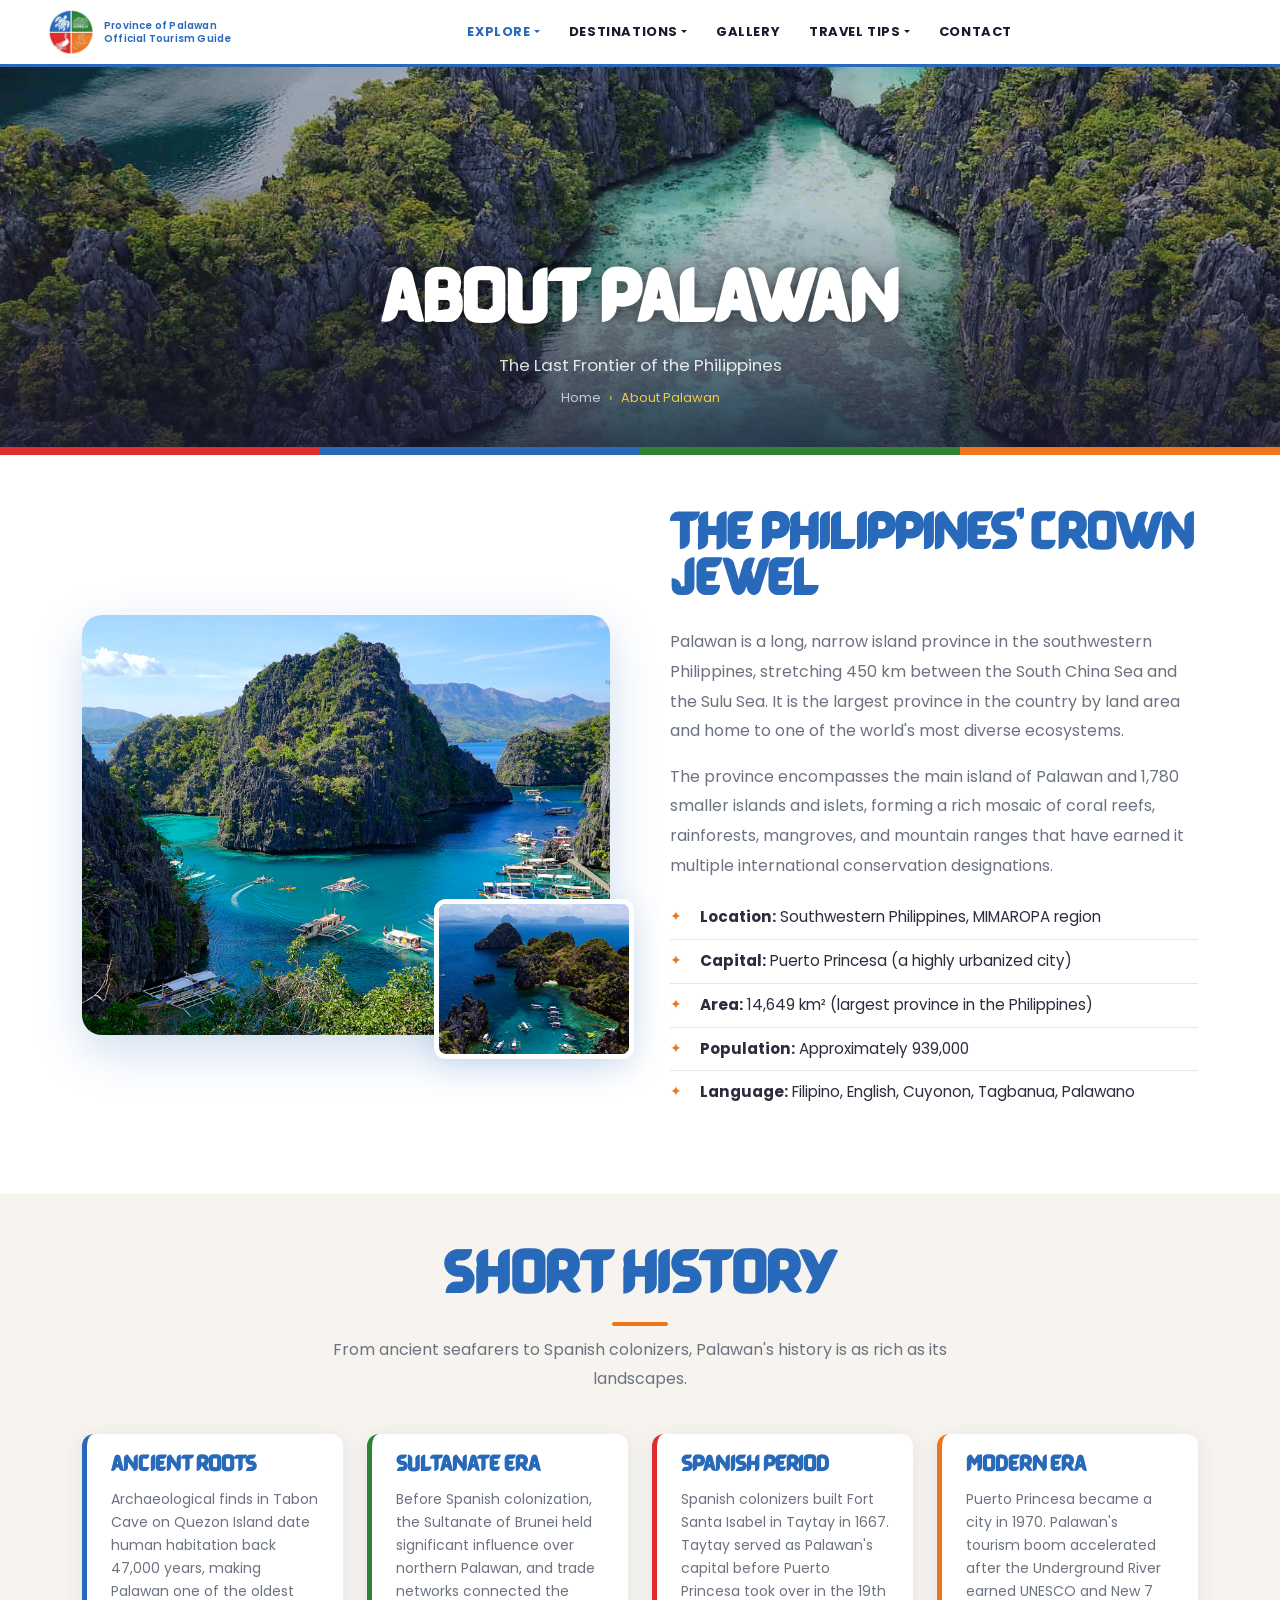
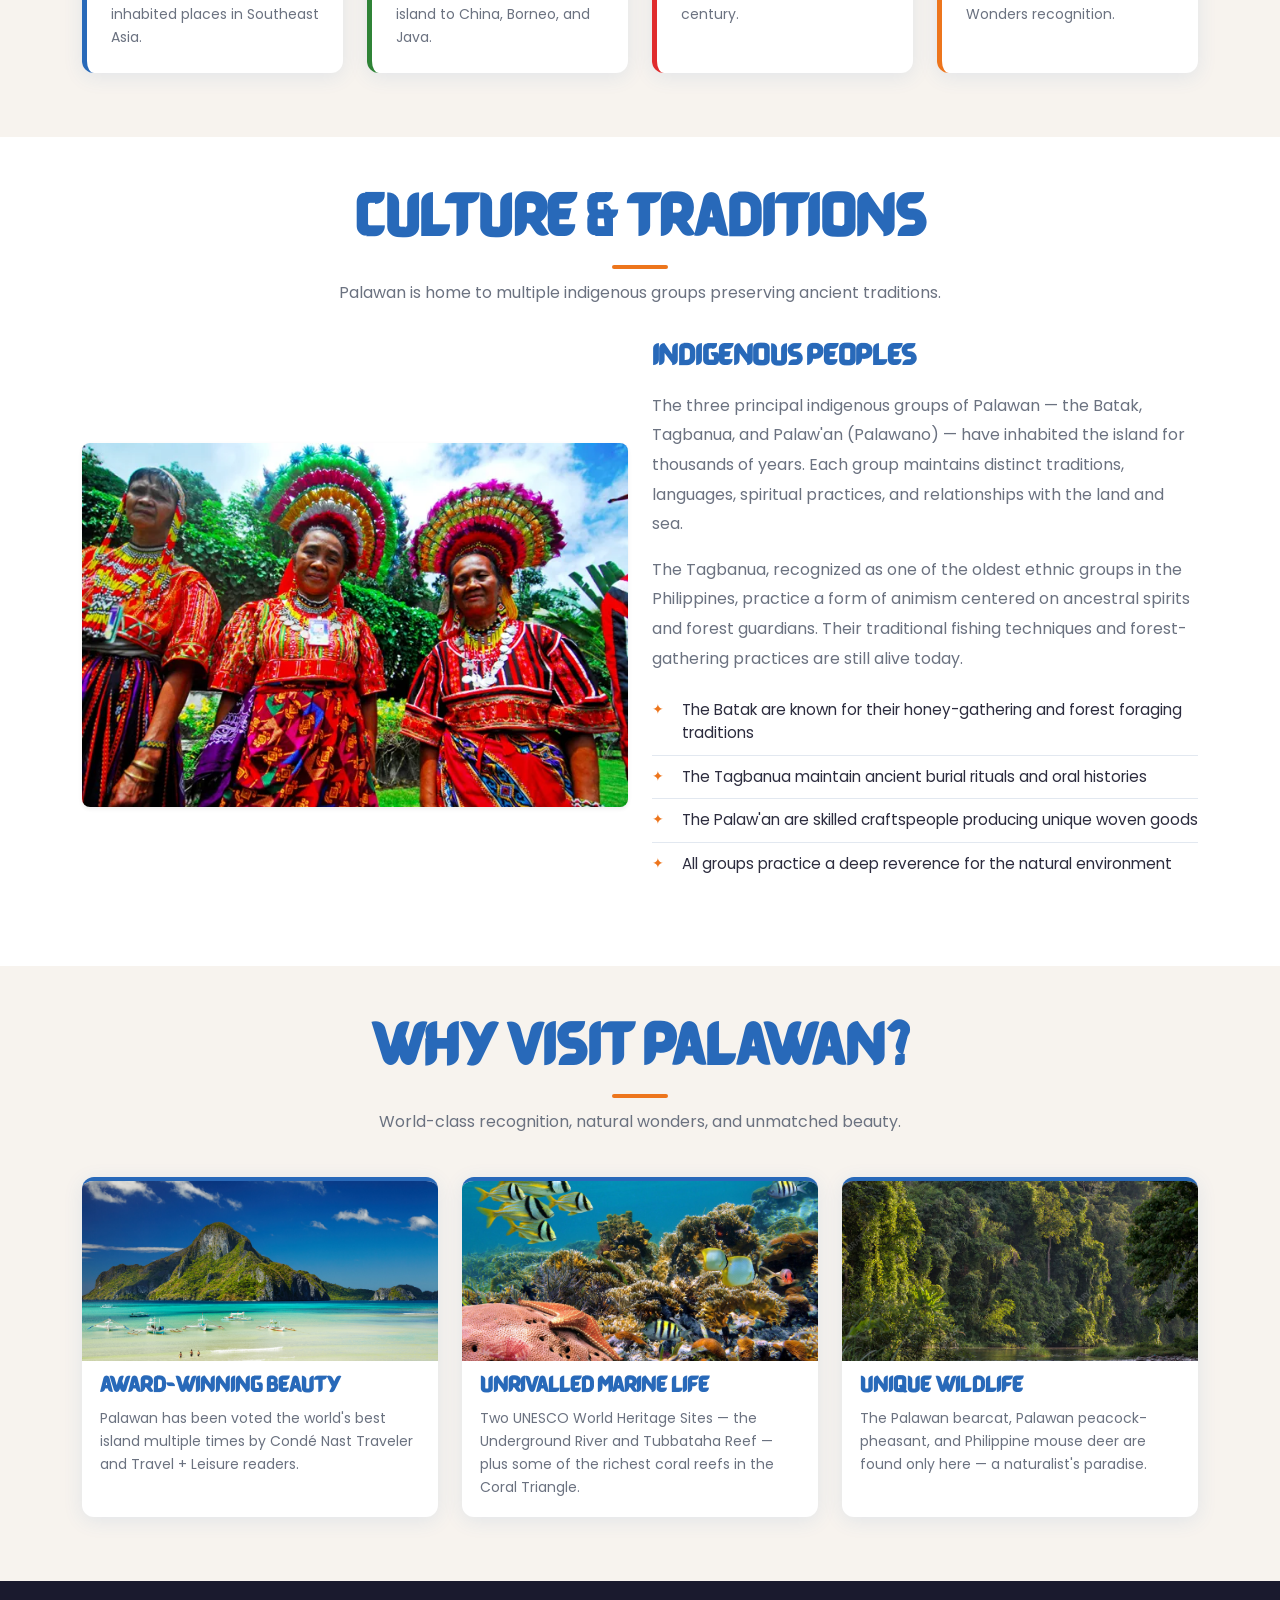
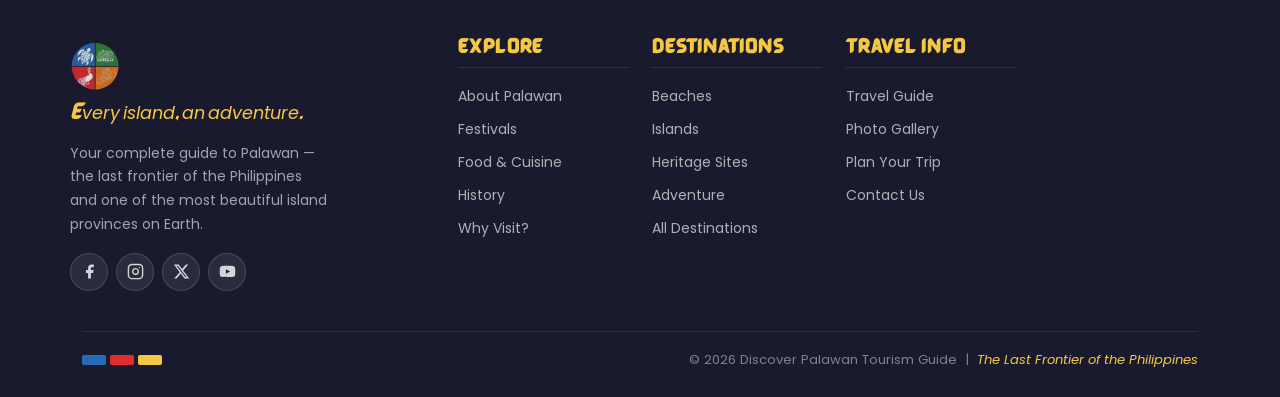
==== commit 9e7c3dba: "ver3 updated images" ====
--- a/about.html
+++ b/about.html
@@ -28,7 +28,7 @@
 <div id="navbar-placeholder"></div>
 
 <div class="page-hero">
-    <img src="images/header.jpg" alt="About Palawan">
+    <img src="images/about_us.jpg" alt="About Palawan">
     <div class="page-hero-content">
         <h1>About Palawan</h1>
         <p>The Last Frontier of the Philippines</p>
@@ -42,7 +42,7 @@
         <div class="about-grid">
             <div class="about-img-stack slide-left">
                 <img src="images/header.jpg" alt="Palawan" class="img-main">
-                <img src="images/island.jpg" alt="Islands" class="img-inset">
+                <img src="images/island.avif" alt="Islands" class="img-inset">
             </div>
             <div class="about-content slide-right">
                 <h2>The Philippines' Crown Jewel</h2>
@@ -99,7 +99,7 @@
         <p class="section-intro">Palawan is home to multiple indigenous groups preserving ancient traditions.</p>
         <div class="row g-4 align-items-center">
             <div class="col-md-6 slide-left">
-                <img src="images/culture.jpg" alt="Palawan Culture" class="img-fluid rounded-3 shadow-sm">
+                <img src="images/palawan_indigenous.webp" alt="Palawan Culture" class="img-fluid rounded-3 shadow-sm">
             </div>
             <div class="col-md-6 slide-right">
                 <h3 style="color:var(--ocean);font-family:var(--font-heading);font-size:1.4rem;margin-bottom:16px;">Indigenous Peoples</h3>
@@ -122,8 +122,8 @@
         <p class="section-intro">World-class recognition, natural wonders, and unmatched beauty.</p>
         <div class="row g-4">
             <div class="col-md-6 col-lg-4 fade-in"><div class="highlight-card"><img src="images/el_nido.jpg" alt="Awards" loading="lazy"><div class="hc-body"><h3>Award-Winning Beauty</h3><p>Palawan has been voted the world's best island multiple times by Condé Nast Traveler and Travel + Leisure readers.</p></div></div></div>
-            <div class="col-md-6 col-lg-4 fade-in delay-1"><div class="highlight-card"><img src="images/diving.webp" alt="Marine Life" loading="lazy"><div class="hc-body"><h3>Unrivalled Marine Life</h3><p>Two UNESCO World Heritage Sites — the Underground River and Tubbataha Reef — plus some of the richest coral reefs in the Coral Triangle.</p></div></div></div>
-            <div class="col-md-6 col-lg-4 fade-in delay-2"><div class="highlight-card"><img src="images/rainforest.jpg" alt="Wildlife" loading="lazy"><div class="hc-body"><h3>Unique Wildlife</h3><p>The Palawan bearcat, Palawan peacock-pheasant, and Philippine mouse deer are found only here — a naturalist's paradise.</p></div></div></div>
+            <div class="col-md-6 col-lg-4 fade-in delay-1"><div class="highlight-card"><img src="images/marine_life.jpg" alt="Marine Life" loading="lazy"><div class="hc-body"><h3>Unrivalled Marine Life</h3><p>Two UNESCO World Heritage Sites — the Underground River and Tubbataha Reef — plus some of the richest coral reefs in the Coral Triangle.</p></div></div></div>
+            <div class="col-md-6 col-lg-4 fade-in delay-2"><div class="highlight-card"><img src="images/rainforest1.jpg" alt="Wildlife" loading="lazy"><div class="hc-body"><h3>Unique Wildlife</h3><p>The Palawan bearcat, Palawan peacock-pheasant, and Philippine mouse deer are found only here — a naturalist's paradise.</p></div></div></div>
         </div>
     </div>
 </section>
--- a/css/style.css
+++ b/css/style.css
@@ -4,6 +4,15 @@
    ============================================================ */
 
 @import url('https://fonts.googleapis.com/css2?family=Poppins:wght@300;400;500;600;700&family=Open+Sans:wght@300;400;600&display=swap');
+
+/* styles.css */
+
+@font-face {
+    font-family: 'Barabara';
+    src: url('../fonts/barabara-final.otf') format('opentype');
+    font-weight: normal;
+    font-style: normal;
+}
 
 /* ============================================================
    CSS VARIABLES
@@ -30,7 +39,7 @@
     --shadow-md:     0 8px 32px rgba(40,104,185,0.18);
     --shadow-lg:     0 16px 48px rgba(40,104,185,0.22);
     --transition:    0.3s ease;
-    --font-heading:  'Poppins', Georgia, serif;
+    --font-heading:  'Barabara','Poppins', Georgia, serif;
     --font-body:     'Poppins', 'Open Sans', sans-serif;
 }
 
@@ -51,6 +60,8 @@
 h1, h2, h3, h4, h5, h6 {
     font-family: var(--font-heading);
     font-weight: 700;
+    text-transform: uppercase;
+    line-height: 1.2;
 }
 
 img { max-width: 100%; }
@@ -371,33 +382,115 @@
    ============================================================ */
 .hero-section {
     position: relative;
-    height: 92vh;
-    min-height: 540px;
+    height: calc(100vh - 36px);
+    min-height: 680px;
     overflow: hidden;
+    isolation: isolate;
+    background: var(--dark);
+}
+
+.hero-slides {
+    position: absolute;
+    inset: 0;
+    width: 100%;
+    height: 108%;
+    will-change: transform;
+    transform: scale(1.02);
 }
 
 .hero-section .hero-img,
-.hero-img-parallax {
+.hero-slide {
+    position: absolute;
+    inset: 0;
     width: 100%;
-    height: 115%;
+    height: 100%;
     object-fit: cover;
-    object-position: center;
-    will-change: transform;
+    object-position: center 45%;
+    opacity: 0;
+    transform: scale(1.04);
+    transition: opacity 1s ease, transform 6s ease;
+}
+
+.hero-slide.active {
+    opacity: 1;
+    transform: scale(1);
+}
+
+.hero-slide-dots {
+    position: absolute;
+    left: clamp(20px, 4vw, 54px);
+    top: 50%;
+    z-index: 5;
+    display: flex;
+    flex-direction: column;
+    gap: 13px;
+    transform: translateY(-50%);
+}
+
+.hero-slide-dots button {
+    width: 10px;
+    height: 10px;
+    padding: 0;
+    border: 1px solid rgba(255,255,255,0.78);
+    border-radius: 50%;
+    background: rgba(255,255,255,0.18);
+    cursor: pointer;
+    transition: background var(--transition), border-color var(--transition), box-shadow var(--transition), transform var(--transition);
+}
+
+.hero-slide-dots button.active {
+    background: #fff;
+    border-color: #fff;
+    box-shadow: 0 0 0 6px rgba(255,255,255,0.18);
+    transform: scale(1.08);
 }
 
 .hero-section .hero-overlay {
     position: absolute;
     inset: 0;
-    background: linear-gradient(to bottom,
-        rgba(26,26,46,0.2) 0%,
-        rgba(26,26,46,0.65) 100%);
+    background:
+        linear-gradient(180deg, rgba(26,26,46,0.1) 0%, rgba(26,26,46,0.18) 45%, rgba(26,26,46,0.78) 100%),
+        linear-gradient(90deg, rgba(40,105,185,0.44) 0%, rgba(26,26,46,0.08) 42%, rgba(224,44,45,0.32) 100%);
     display: flex;
     flex-direction: column;
     align-items: center;
     justify-content: center;
     text-align: center;
-    padding: 0 20px;
+    padding: 120px 24px;
     z-index: 2;
+}
+
+.hero-section::before {
+    content: "";
+    position: absolute;
+    inset: 0;
+    z-index: 1;
+    pointer-events: none;
+    background:
+        radial-gradient(circle at 18% 22%, rgba(245,200,66,0.26), transparent 20%),
+        radial-gradient(circle at 82% 24%, rgba(237,117,28,0.22), transparent 22%);
+    mix-blend-mode: screen;
+}
+
+.hero-section::after {
+    content: "";
+    position: absolute;
+    left: 0;
+    right: 0;
+    bottom: 0;
+    height: 9px;
+    z-index: 4;
+    background: linear-gradient(90deg, var(--ocean), var(--gold), var(--coral), var(--sunset));
+}
+
+.hero-campaign {
+    max-width: 980px;
+    margin: 0 auto;
+    display: flex;
+    flex-direction: column;
+    align-items: center;
+    gap: clamp(28px, 4vw, 48px);
+    animation: heroTitleIn 1s ease both;
 }
 
 #particle-canvas {
@@ -407,70 +500,72 @@
     height: 100%;
     z-index: 1;
     pointer-events: none;
+    opacity: 0;
 }
 
 .hero-section .hero-overlay h1 {
     font-family: var(--font-heading);
-    font-size: clamp(2.8rem, 7vw, 5.5rem);
+    font-size: clamp(4rem, 10vw, 9rem);
     color: #ffffff;
-    text-shadow: 0 2px 24px rgba(0,0,0,0.45);
-    margin-bottom: 14px;
-    letter-spacing: -0.5px;
-    animation: heroTitleIn 1s ease both;
+    text-shadow: 0 5px 26px rgba(0,0,0,0.38);
+    margin-bottom: 0;
+    letter-spacing: 0;
+    line-height: 0.9;
 }
 
 .hero-subtitle {
-    font-size: clamp(1rem, 2.5vw, 1.35rem);
-    color: rgba(255,255,255,0.9);
-    font-style: italic;
-    max-width: 600px;
-    margin-bottom: 14px;
-    animation: heroTitleIn 1s ease 0.2s both;
+    font-size: clamp(1.05rem, 2vw, 1.5rem);
+    color: rgba(255,255,255,0.94);
+    font-weight: 500;
+    max-width: 700px;
+    margin: 0 auto;
+    text-shadow: 0 2px 14px rgba(0,0,0,0.34);
 }
 
 .hero-slogan {
     display: inline-block;
-    background: rgba(237,117,28,0.9);
-    color: #fff;
-    font-size: 0.78rem;
-    font-weight: 700;
-    letter-spacing: 2px;
+    background: rgba(255,255,255,0.92);
+    color: var(--coral);
+    font-size: clamp(0.82rem, 1.5vw, 1.05rem);
+    font-weight: 800;
+    letter-spacing: 1.8px;
     text-transform: uppercase;
-    padding: 5px 18px;
-    border-radius: 40px;
-    margin-bottom: 28px;
-    animation: heroTitleIn 1s ease 0.1s both;
-}
-
-.hero-btns { animation: heroTitleIn 1s ease 0.4s both; }
-
-.scroll-indicator {
-    position: absolute;
-    bottom: 28px;
-    left: 50%;
-    transform: translateX(-50%);
-    z-index: 3;
-    display: flex;
-    flex-direction: column;
-    align-items: center;
-    gap: 6px;
-    color: rgba(255,255,255,0.7);
-    font-size: 0.75rem;
-    letter-spacing: 2px;
+    padding: 9px 24px;
+    border-radius: 999px;
+    margin-bottom: 0;
+    box-shadow: 0 12px 30px rgba(26,26,46,0.2);
+    animation: heroTitleIn 1s ease both;
+}
+
+.hero-btns {
+    margin-top: clamp(8px, 1.5vw, 18px);
+    animation: heroTitleIn 1s ease 0.2s both;
+}
+
+.hero-btns .btn {
+    border-radius: 0;
+    font-size: 0.82rem;
+    font-weight: 800;
+    letter-spacing: 1px;
+    min-width: 190px;
+    padding: 14px 22px;
     text-transform: uppercase;
-    animation: bounceDown 2s ease infinite;
-}
-
-.scroll-indicator i { font-size: 1.4rem; }
+}
+
+.hero-btns .btn-primary {
+    background: var(--sunset);
+    border-color: var(--sunset);
+}
+
+.hero-btns .btn-primary:hover,
+.hero-btns .btn-primary:focus {
+    background: var(--coral);
+    border-color: var(--coral);
+}
 
 @keyframes heroTitleIn {
     from { opacity: 0; transform: translateY(30px); }
     to { opacity: 1; transform: translateY(0); }
-}
-
-@keyframes bounceDown {
-    0%, 100% { transform: translateX(-50%) translateY(0); }
-    50% { transform: translateX(-50%) translateY(8px); }
 }
 
 /* ============================================================
@@ -1143,32 +1238,173 @@
 /* ============================================================
    VIDEO SECTION
    ============================================================ */
-.video-section { background-color: var(--dark); padding: 70px 0; color: #fff; }
-.video-section .section-title { color: #fff; }
-.video-section .section-intro { color: rgba(255,255,255,0.7); }
-
-.video-wrapper {
+.video-section {
+    position: relative;
+    min-height: 100vh;
+    overflow: hidden;
+    background-color: var(--dark);
+    color: #fff;
+    isolation: isolate;
+}
+
+.video-bg {
+    position: absolute;
+    top: 50%;
+    left: 50%;
+    z-index: -2;
+    width: max(100vw, 177.78vh);
+    height: max(100vh, 56.25vw);
+    transform: translate(-50%, -50%);
+    border: 0;
+    pointer-events: none;
+}
+
+.video-bg-overlay {
+    position: absolute;
+    inset: 0;
+    z-index: -1;
+    background:
+        linear-gradient(to top, rgba(0,0,0,0.92) 0%, rgba(0,0,0,0.58) 44%, rgba(0,0,0,0.12) 100%),
+        linear-gradient(90deg, rgba(26,26,46,0.72) 0%, rgba(26,26,46,0.22) 58%, rgba(40,105,185,0.35) 100%);
+}
+
+.video-content {
     display: grid;
-    grid-template-columns: 1fr 200px;
+    grid-template-columns: minmax(0, 1.6fr) minmax(280px, 0.75fr);
+    gap: 42px;
+    align-items: center;
+    width: min(1180px, calc(100% - 56px));
+    min-height: 100vh;
+    margin: 0 auto;
+    padding: 120px 0 90px;
+}
+
+.video-copy {
+    max-width: 680px;
+    padding-top: 120px;
+    position: relative;
+    z-index: 2;
+}
+
+.video-section .section-title {
+    color: #fff;
+    text-align: left;
+    font-size: clamp(2rem, 5vw, 4.3rem);
+    margin-bottom: 18px;
+}
+
+.video-section .section-title::after {
+    margin: 14px 0 0;
+    background: var(--sunset);
+}
+
+.video-description {
+    color: rgba(255,255,255,0.84);
+    font-size: clamp(0.92rem, 1.4vw, 1.02rem);
+    line-height: 1.8;
+    max-width: 620px;
+    margin: 0 0 28px;
+}
+
+.video-watch {
+    display: inline-flex;
+    align-items: center;
     gap: 14px;
-    max-width: 1100px;
-    margin: 0 auto;
-}
-
-.main-video { width: 100%; aspect-ratio: 16/9; border-radius: var(--radius); border: none; }
-
-.video-thumbs { display: flex; flex-direction: column; gap: 10px; }
-
-.video-thumbs a {
+    color: #fff;
+    font-size: clamp(1rem, 1.8vw, 1.3rem);
+    font-weight: 600;
+    text-decoration: none;
+    transition: color var(--transition), transform var(--transition);
+}
+
+.video-watch i {
+    color: var(--sunset);
+    font-size: clamp(2.6rem, 5vw, 4.1rem);
+    line-height: 1;
+    filter: drop-shadow(0 8px 22px rgba(0,0,0,0.42));
+}
+
+.video-watch:hover,
+.video-watch:focus {
+    color: var(--gold);
+    transform: translateX(4px);
+}
+
+.video-thumbs {
+    display: flex;
+    flex-direction: column;
+    gap: 24px;
+    max-height: calc(100vh - 170px);
+    overflow-y: auto;
+    padding: 32px 12px 32px 0;
+    scrollbar-width: thin;
+    scrollbar-color: rgba(255,255,255,0.4) rgba(255,255,255,0.12);
+}
+
+.video-thumbs::-webkit-scrollbar { width: 4px; }
+.video-thumbs::-webkit-scrollbar-track { background: rgba(255,255,255,0.12); }
+.video-thumbs::-webkit-scrollbar-thumb { background: rgba(255,255,255,0.45); border-radius: 999px; }
+
+.video-thumb-card {
+    position: relative;
     display: block;
-    border-radius: 8px;
+    min-height: 210px;
     overflow: hidden;
-    border: 2px solid transparent;
-    transition: border-color var(--transition), transform var(--transition);
-}
-
-.video-thumbs a:hover { border-color: var(--sunset); transform: scale(1.03); }
-.video-thumbs img { width: 100%; height: 72px; object-fit: cover; display: block; }
+    color: #fff;
+    text-decoration: none;
+    box-shadow: 0 18px 34px rgba(0,0,0,0.24);
+    transition: transform var(--transition), box-shadow var(--transition);
+}
+
+.video-thumb-card::after {
+    content: "";
+    position: absolute;
+    inset: 0;
+    background: linear-gradient(to top, rgba(0,0,0,0.88), rgba(0,0,0,0.05));
+    z-index: 1;
+}
+
+.video-thumb-card img {
+    position: absolute;
+    inset: 0;
+    width: 100%;
+    height: 100%;
+    object-fit: cover;
+    transition: transform 0.45s ease;
+}
+
+.video-thumb-card span {
+    position: absolute;
+    left: 20px;
+    right: 20px;
+    bottom: 18px;
+    z-index: 2;
+    display: flex;
+    align-items: center;
+    gap: 9px;
+    font-size: 0.94rem;
+    font-weight: 600;
+    line-height: 1.35;
+    text-shadow: 0 2px 10px rgba(0,0,0,0.55);
+}
+
+.video-thumb-card i {
+    color: var(--sunset);
+    font-size: 1.55rem;
+    flex: 0 0 auto;
+}
+
+.video-thumb-card:hover,
+.video-thumb-card:focus {
+    color: #fff;
+    transform: translateY(-4px);
+    box-shadow: 0 24px 42px rgba(0,0,0,0.32);
+}
+
+.video-thumb-card:hover img,
+.video-thumb-card:focus img {
+    transform: scale(1.06);
+}
 
 /* ============================================================
    TESTIMONIALS
@@ -1495,10 +1731,29 @@
     .feat-card.v2 { grid-column: 2; grid-row: 2; }
     .feat-card.h1 { grid-column: 1/3; grid-row: 3; }
 
-    .video-wrapper { grid-template-columns: 1fr; }
-    .video-thumbs { flex-direction: row; overflow-x: auto; }
-    .video-thumbs a { flex-shrink: 0; width: 140px; }
-    .video-thumbs img { height: 88px; }
+    .video-content {
+        grid-template-columns: 1fr;
+        gap: 28px;
+        padding: 96px 0 54px;
+    }
+
+    .video-copy {
+        max-width: 760px;
+        padding-top: 80px;
+    }
+
+    .video-thumbs {
+        flex-direction: row;
+        max-height: none;
+        overflow-x: auto;
+        overflow-y: hidden;
+        padding: 0 0 18px;
+    }
+
+    .video-thumb-card {
+        flex: 0 0 250px;
+        min-height: 170px;
+    }
 
     .about-grid { grid-template-columns: 1fr; }
     .about-img-stack .img-inset { display: none; }
@@ -1508,6 +1763,36 @@
 }
 
 @media (max-width: 768px) {
+    .hero-section {
+        min-height: 620px;
+    }
+
+    .hero-section .hero-overlay {
+        padding: 100px 18px;
+    }
+
+    .hero-slide-dots {
+        left: 18px;
+    }
+
+    .video-content {
+        width: min(100% - 32px, 680px);
+        padding: 78px 0 44px;
+    }
+
+    .video-copy {
+        padding-top: 60px;
+    }
+
+    .video-section .section-title {
+        font-size: clamp(2rem, 11vw, 3.3rem);
+    }
+
+    .video-description {
+        max-height: 150px;
+        overflow-y: auto;
+    }
+
     .gallery-grid { columns: 2; }
     .info-row { grid-template-columns: 1fr; }
     #lightbox-prev { left: 0; top: auto; bottom: -60px; transform: none; }
@@ -1515,8 +1800,37 @@
 }
 
 @media (max-width: 576px) {
-    .hero-section { height: 70vh; }
-    .hero-section .hero-overlay h1 { font-size: 2.2rem; }
+    .hero-section {
+        height: calc(100vh - 20px);
+        min-height: 590px;
+    }
+
+    .hero-section .hero-overlay h1 {
+        font-size: clamp(3.1rem, 18vw, 4.8rem);
+    }
+
+    .hero-slogan {
+        font-size: 0.72rem;
+        letter-spacing: 1.2px;
+        padding: 8px 16px;
+    }
+
+    .hero-slide-dots {
+        top: auto;
+        bottom: 126px;
+        left: 50%;
+        flex-direction: row;
+        transform: translateX(-50%);
+    }
+
+    .hero-btns {
+        width: 100%;
+    }
+
+    .hero-btns .btn {
+        width: min(100%, 300px);
+    }
+
     .gallery-grid { columns: 1; }
 
     .featured-grid { grid-template-columns: 1fr; grid-template-rows: 280px 220px 220px 220px; }
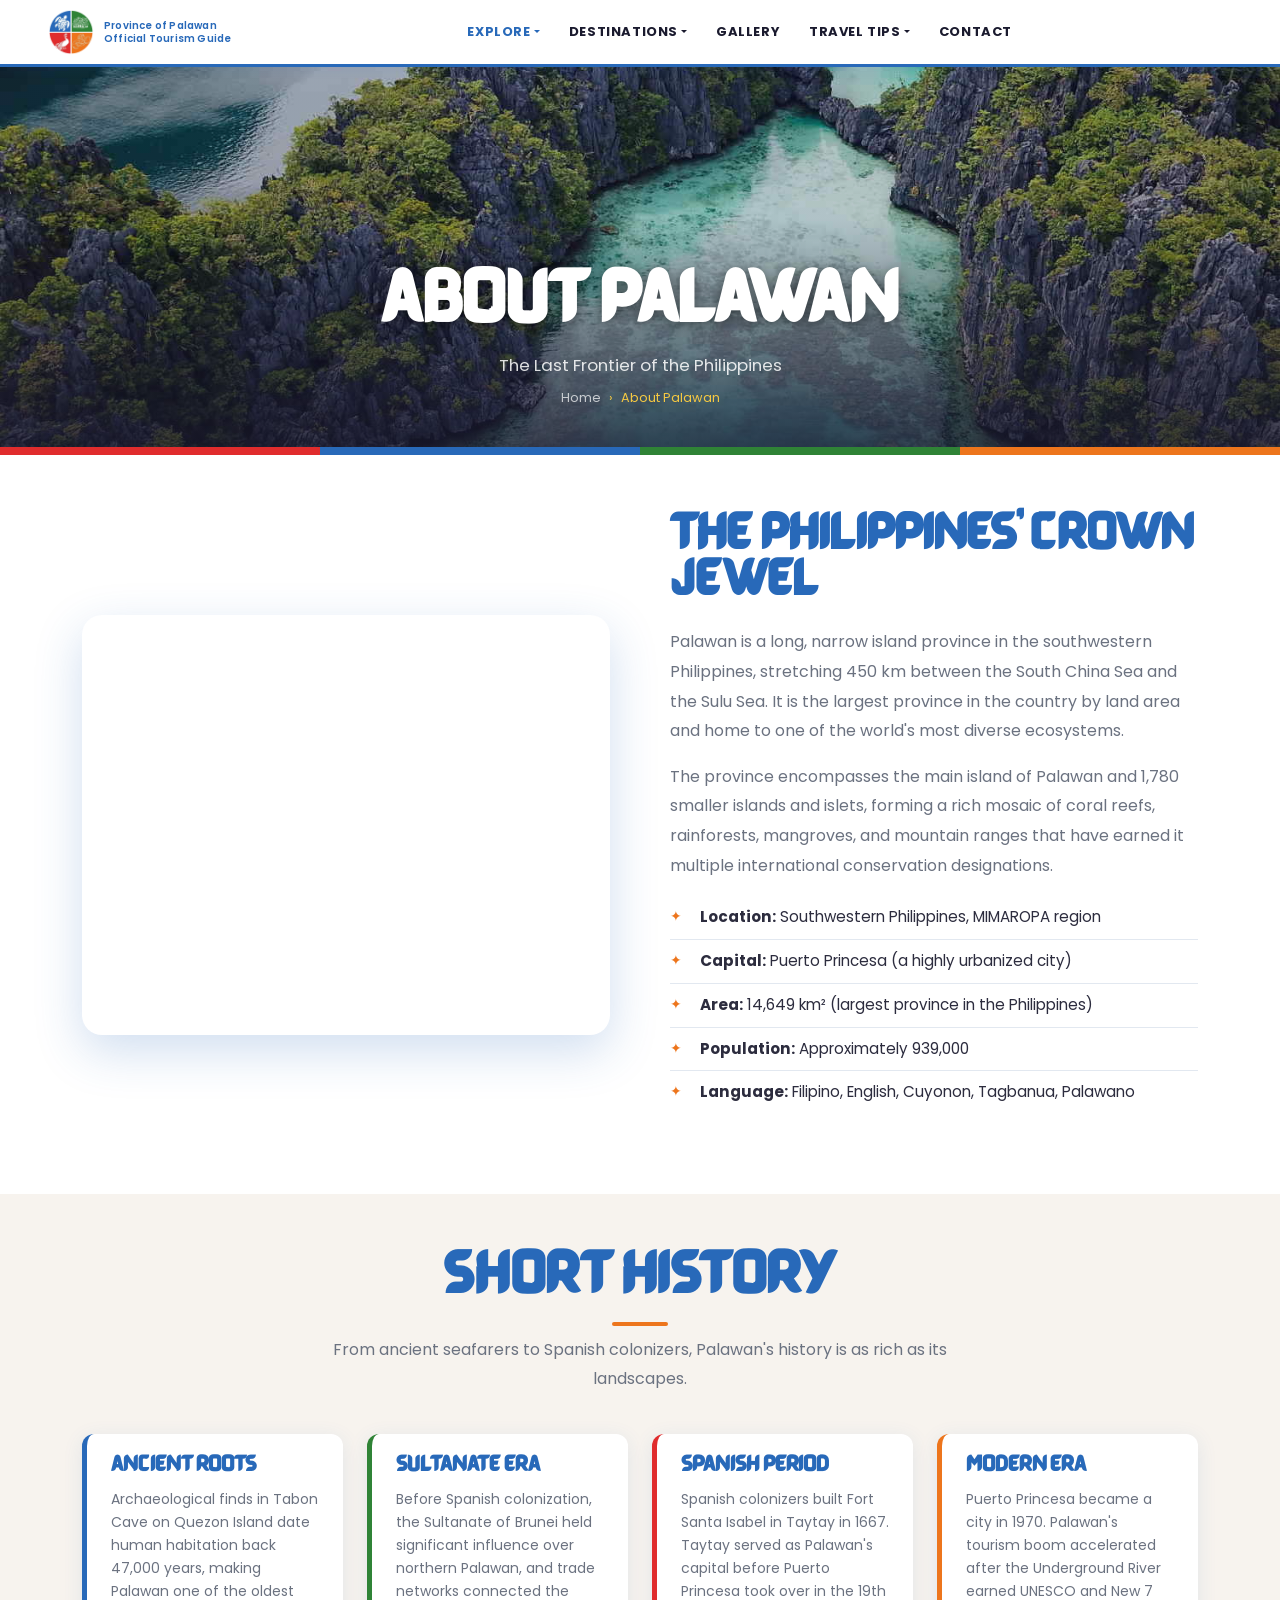
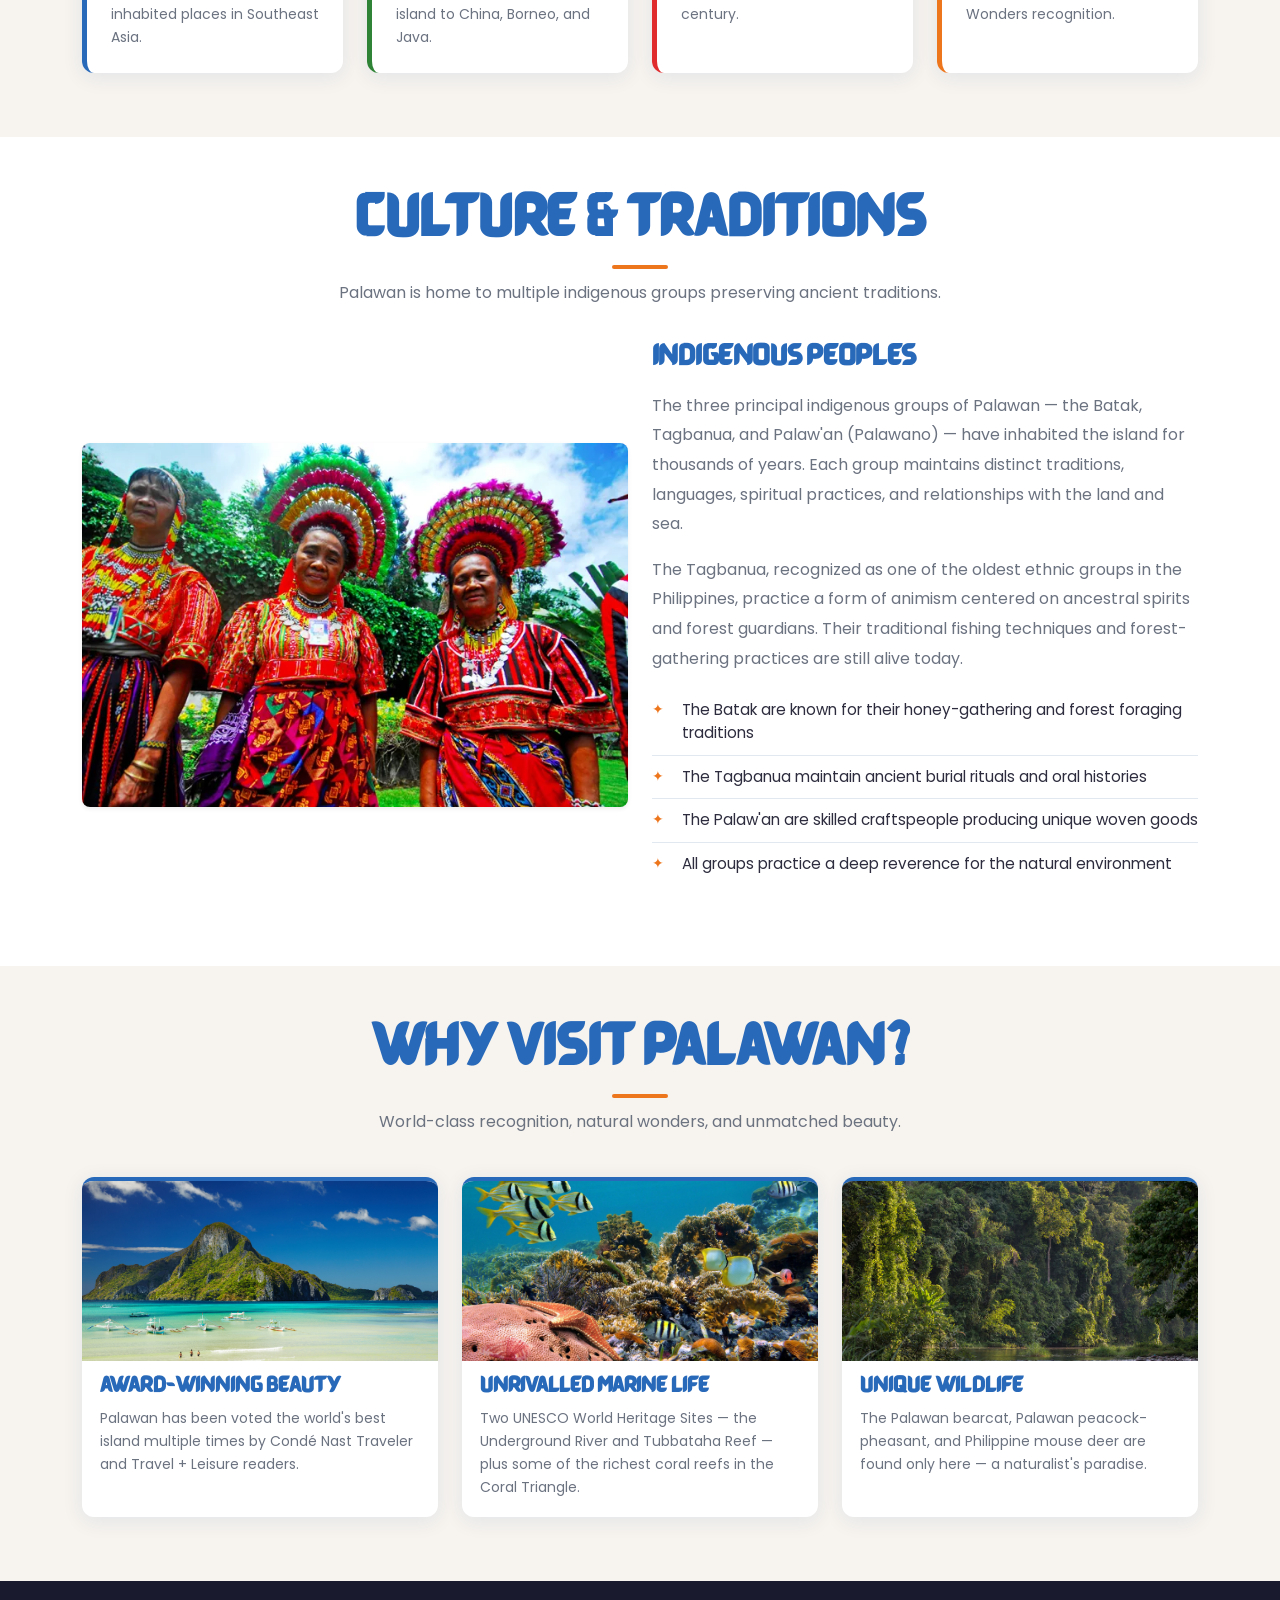
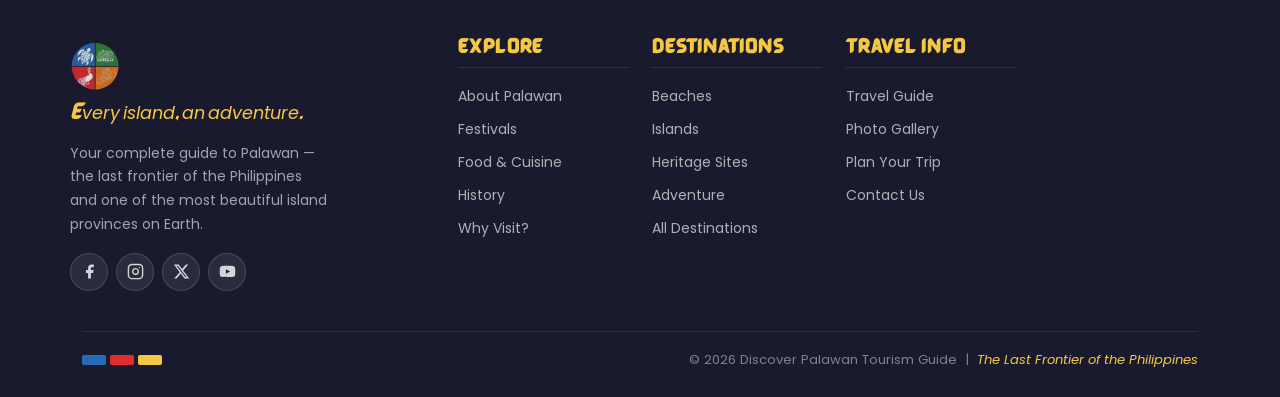
==== commit 02184f52: "map addition in about.html" ====
--- a/about.html
+++ b/about.html
@@ -40,9 +40,13 @@
 <section class="py-5">
     <div class="container py-3">
         <div class="about-grid">
-            <div class="about-img-stack slide-left">
-                <img src="images/header.jpg" alt="Palawan" class="img-main">
-                <img src="images/island.avif" alt="Islands" class="img-inset">
+            <div class="about-map slide-left">
+                <iframe
+                    title="Map of Palawan"
+                    src="https://maps.google.com/maps?q=Palawan%2C%20Philippines&t=&z=8&ie=UTF8&iwloc=&output=embed"
+                    allowfullscreen
+                    loading="lazy"
+                    referrerpolicy="no-referrer-when-downgrade"></iframe>
             </div>
             <div class="about-content slide-right">
                 <h2>The Philippines' Crown Jewel</h2>
--- a/css/style.css
+++ b/css/style.css
@@ -1558,6 +1558,18 @@
     border: 5px solid #fff;
     box-shadow: var(--shadow-md);
 }
+.about-map {
+    width: 100%;
+    height: 420px;
+    border-radius: var(--radius-lg);
+    overflow: hidden;
+    box-shadow: var(--shadow-lg);
+}
+.about-map iframe {
+    width: 100%;
+    height: 100%;
+    border: 0;
+}
 
 .about-content h2 { font-family: var(--font-heading); color: var(--ocean); font-size: clamp(1.6rem, 3vw, 2.4rem); margin-bottom: 16px; }
 .about-content p { color: var(--muted); line-height: 1.85; margin-bottom: 16px; }
@@ -1756,6 +1768,7 @@
     }
 
     .about-grid { grid-template-columns: 1fr; }
+    .about-map { height: 360px; }
     .about-img-stack .img-inset { display: none; }
 
     #lightbox-prev { left: -50px; }
